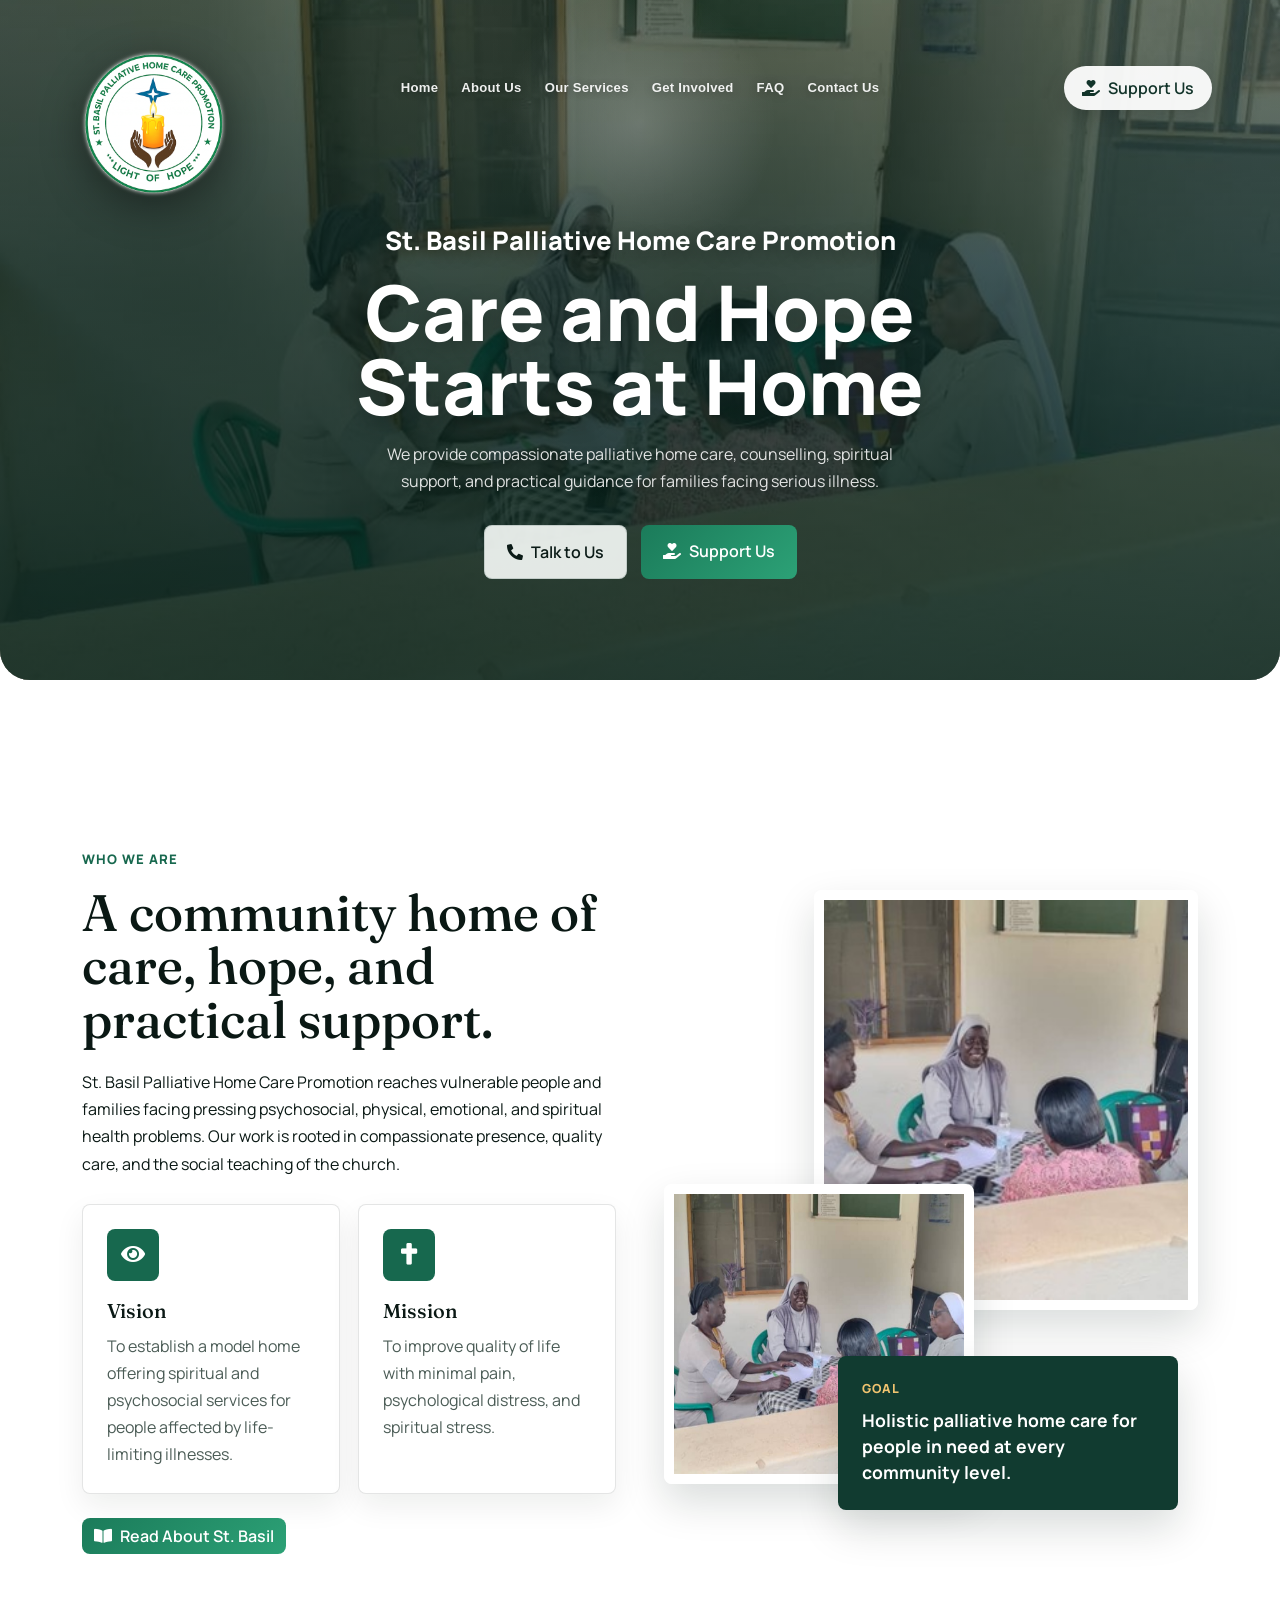
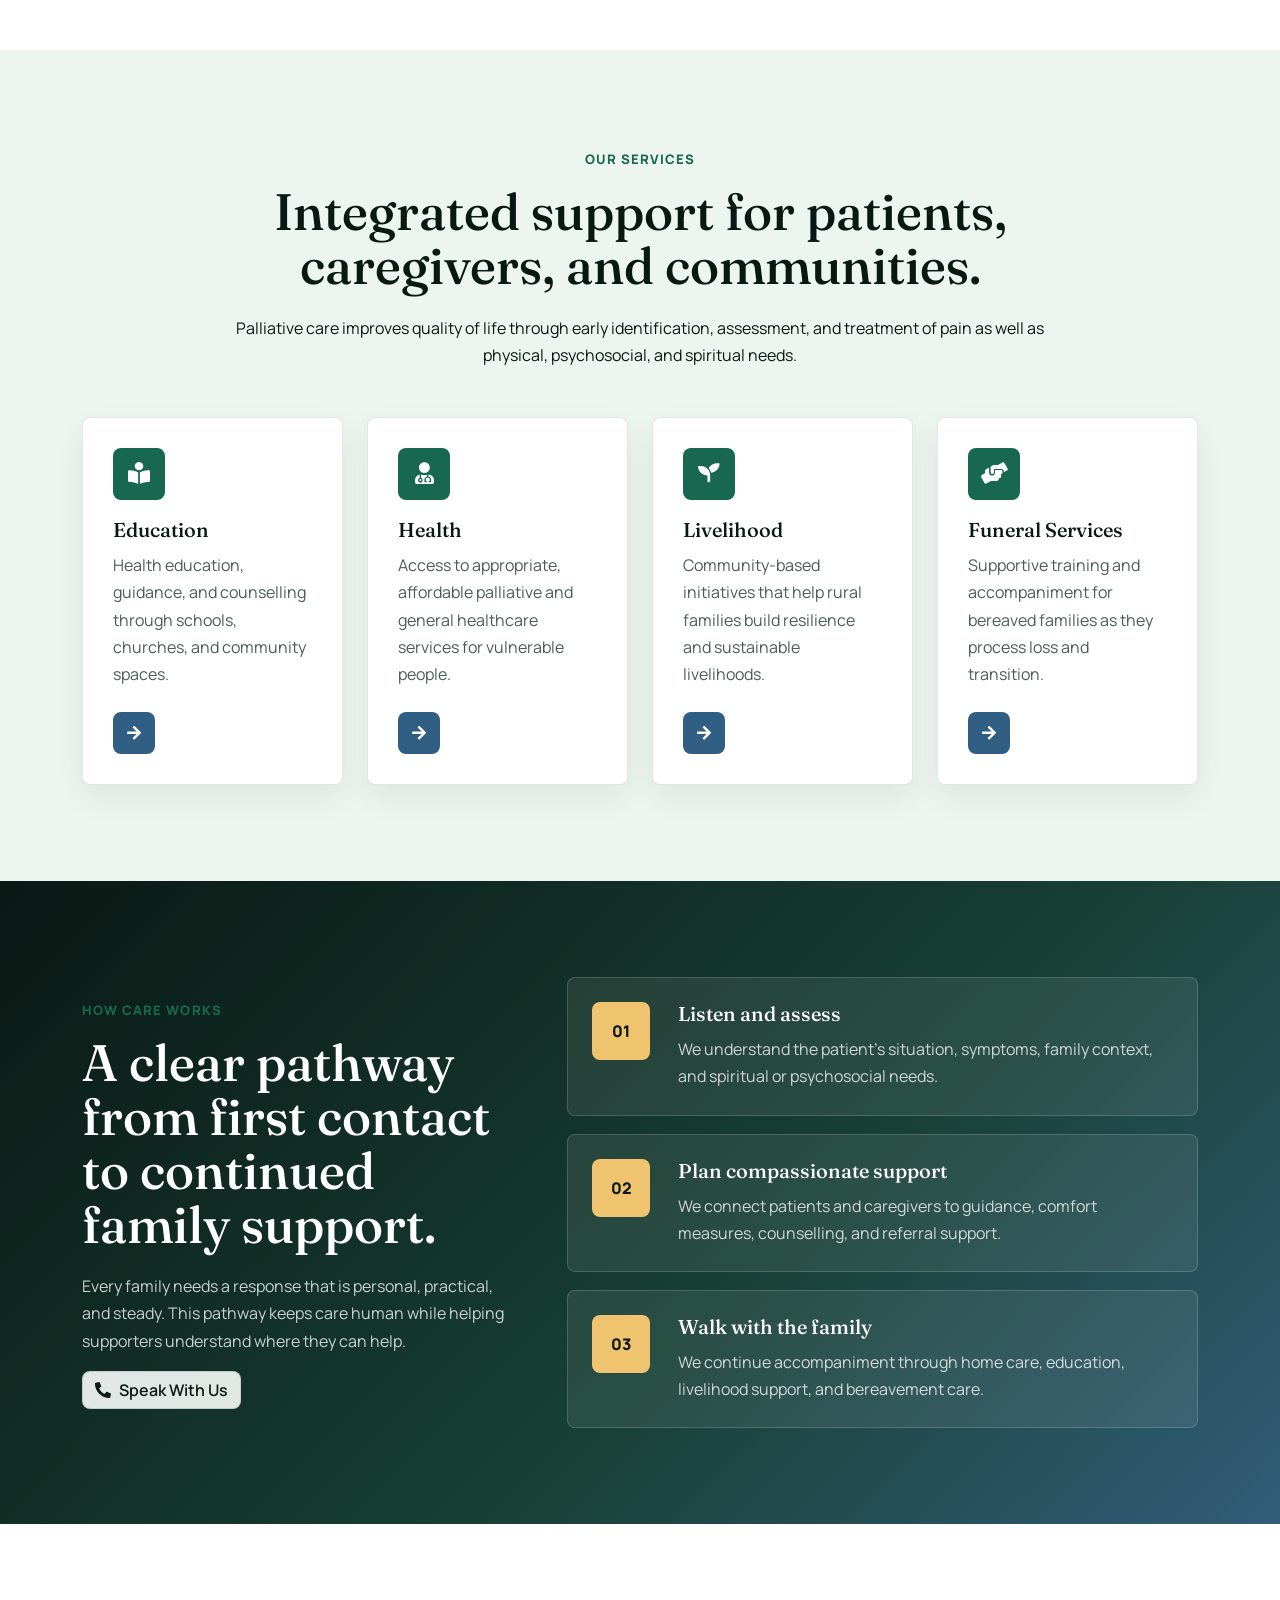
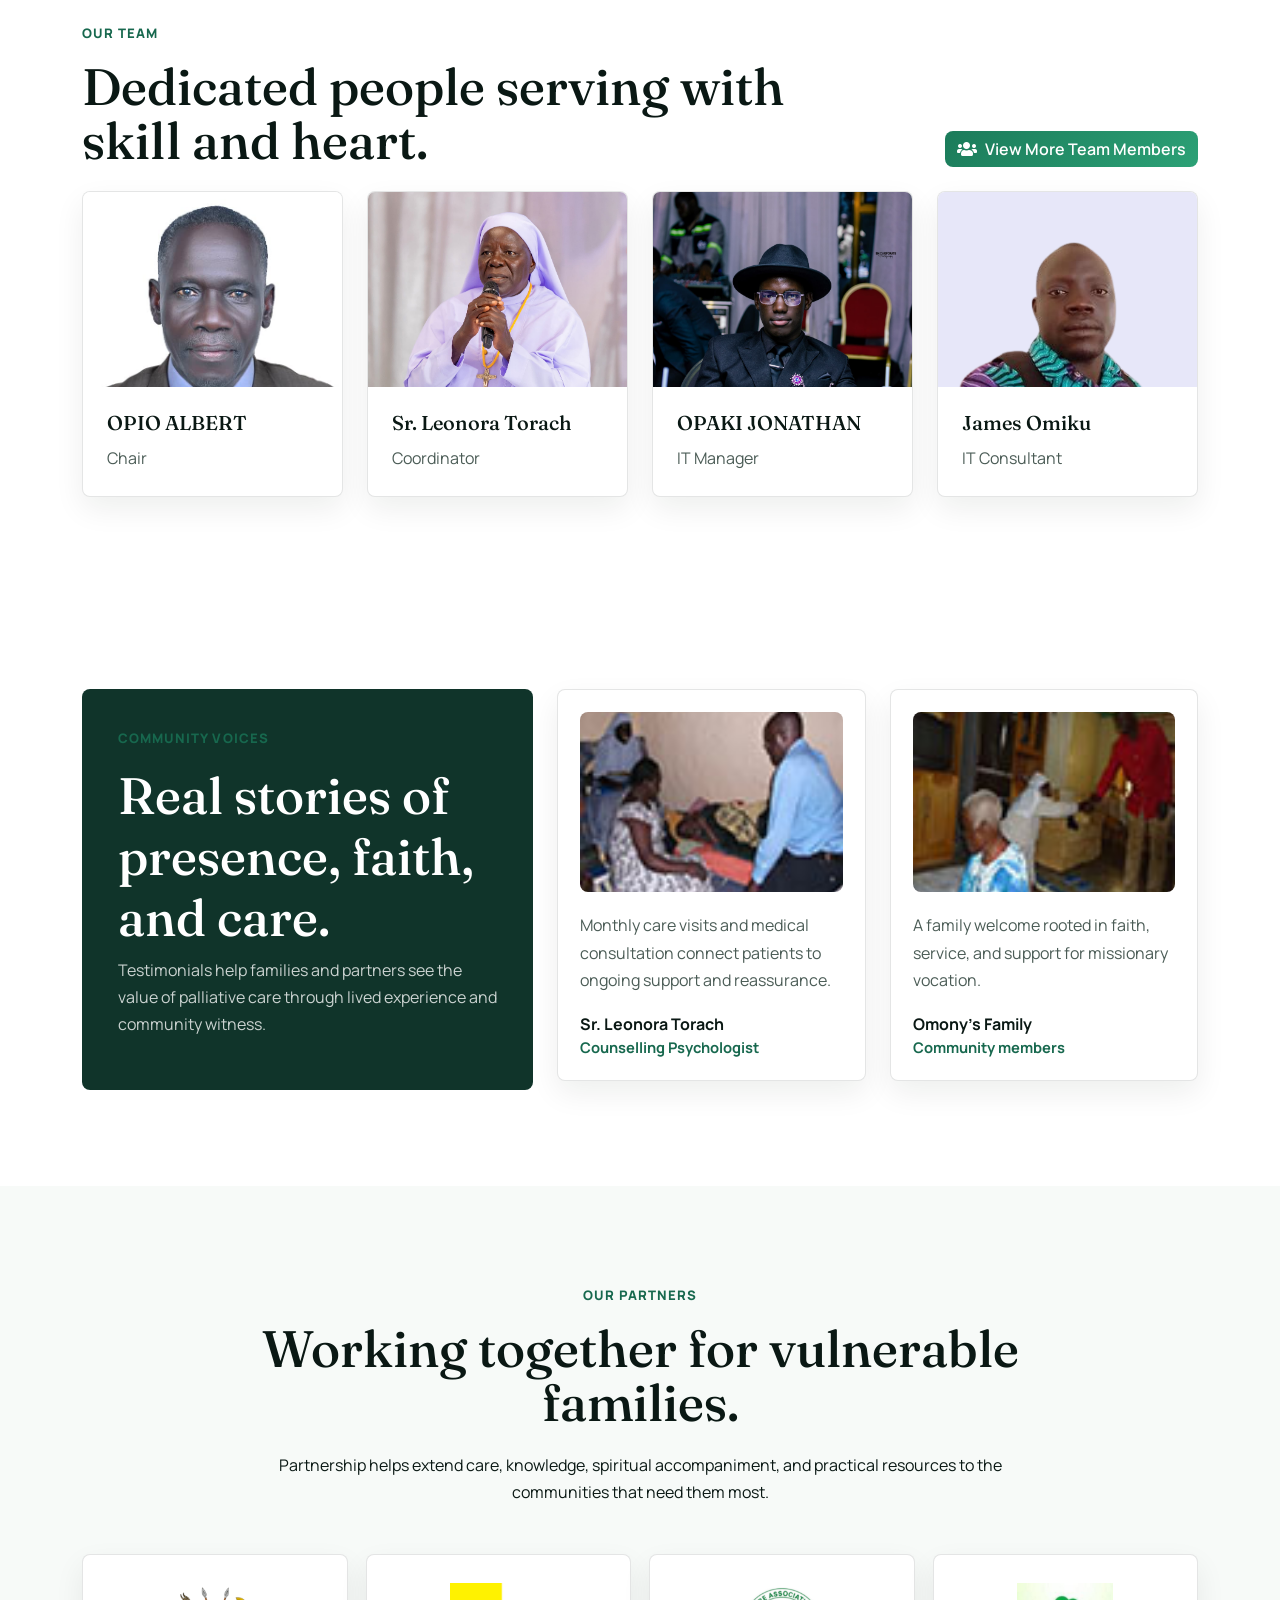
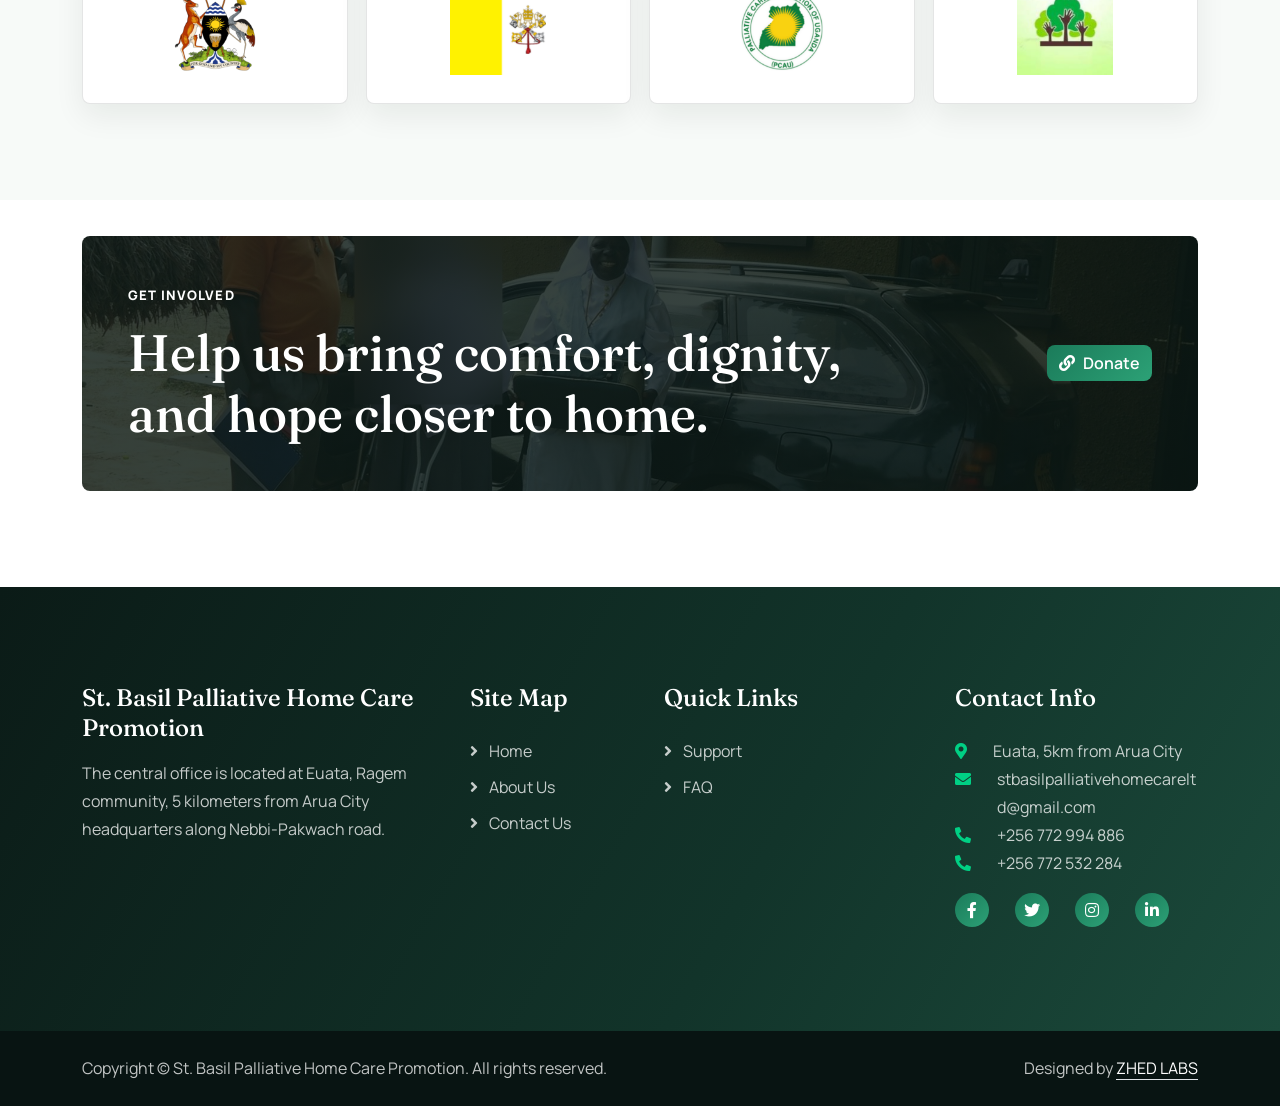
==== public_html/index.html @ 2851a65b "Initial St Basil website" ====
<!DOCTYPE html>
<html lang="en">

<head>
    <meta charset="utf-8">
    <title>St. Basil Palliative Home Care Promotion</title>
    <meta content="width=device-width, initial-scale=1.0" name="viewport">
    <meta name="keywords" content="St. Basil, palliative care, home care, Arua, Uganda, community health, psychosocial support">
    <meta name="description" content="St. Basil Palliative Home Care Promotion provides holistic palliative home care, psychosocial support, spiritual care, education, and livelihood support for vulnerable communities in Arua and beyond.">
    <link href="img/official-logo.png" rel="icon">

    <link rel="preconnect" href="https://fonts.googleapis.com">
    <link rel="preconnect" href="https://fonts.gstatic.com" crossorigin>
    <link href="https://fonts.googleapis.com/css2?family=Fraunces:opsz,wght@9..144,500;9..144,700;9..144,800&family=Manrope:wght@400;500;600;700;800&display=swap" rel="stylesheet">
    <link rel="stylesheet" href="https://use.fontawesome.com/releases/v5.15.4/css/all.css">
    <link href="https://cdn.jsdelivr.net/npm/bootstrap-icons@1.4.1/font/bootstrap-icons.css" rel="stylesheet">

    <link rel="stylesheet" href="lib/animate/animate.min.css">
    <link href="lib/lightbox/css/lightbox.min.css" rel="stylesheet">
    <link href="lib/owlcarousel/assets/owl.carousel.min.css" rel="stylesheet">
    <link href="css/bootstrap.min.css" rel="stylesheet">
    <link href="css/style.css" rel="stylesheet">
</head>

<body class="home-upgrade">
    <div class="container-fluid topbar bg-light px-4 px-lg-5 d-none d-lg-block">
        <div class="row gx-0 align-items-center">
            <div class="col-lg-8 text-center text-lg-start mb-2 mb-lg-0">
                <div class="d-flex flex-wrap">
                    <a href="contact.html" class="text-muted small me-4"><i class="fas fa-map-marker-alt text-primary me-2"></i>Euata, Ragem Community</a>
                    <a href="tel:+256772994886" class="text-muted small me-4"><i class="fas fa-phone-alt text-primary me-2"></i>+256 772 994 886 / +256 772 532 284</a>
                    <a href="mailto:stbasilpalliativehomecareltd@gmail.com" class="text-muted small me-0"><i class="fas fa-envelope text-primary me-2"></i>stbasilpalliativehomecareltd@gmail.com</a>
                </div>
            </div>
            <div class="col-lg-4 text-center text-lg-end">
                <span class="topbar-note"><i class="fas fa-heart text-primary me-2"></i>Patience and perseverance pays.</span>
            </div>
        </div>
    </div>

    <div class="container-fluid position-relative p-0">
        <nav class="navbar navbar-expand-lg navbar-light px-4 px-lg-5 py-3 py-lg-0">
            <a href="index.html" class="navbar-brand p-0">
                <img src="img/official-logo.png" alt="St. Basil Palliative Home Care Promotion logo">
            </a>
            <button class="navbar-toggler" type="button" data-bs-toggle="collapse" data-bs-target="#navbarCollapse" aria-controls="navbarCollapse" aria-expanded="false" aria-label="Toggle navigation">
                <span class="fa fa-bars"></span>
            </button>
            <div class="collapse navbar-collapse" id="navbarCollapse">
                <div class="navbar-nav ms-auto py-0">
                        <a href="index.html" class="nav-item nav-link">Home</a>
                        <a href="About-Us.html" class="nav-item nav-link">About Us</a>
                        <a href="Services.html" class="nav-item nav-link">Our Services</a>
                        <a href="Get-Involved.html" class="nav-item nav-link">Get Involved</a>
                        <a href="Faq.html" class="nav-item nav-link">FAQ</a>
                        <a href="contact.html" class="nav-item nav-link">Contact Us</a>
                    </div>
                    <a href="Donate.html" class="btn btn-primary py-2 px-4 my-3 my-lg-0 flex-shrink-0"><i class="fas fa-hand-holding-heart me-2"></i>Support Us</a>
            </div>
        </nav>
    </div>

    <header class="modern-hero">
        <div class="hero-media" aria-hidden="true">
            <img src="img/Basil.jpg" alt="">
        </div>
        <div class="hero-overlay" aria-hidden="true"></div>
        <div class="container position-relative">
            <div class="row justify-content-center">
                <div class="col-lg-9 text-center">
                    <p class="hero-brand-name">St. Basil Palliative Home Care Promotion</p>
                    <h1>Care and Hope Starts at Home</h1>
                    <p class="hero-lead mx-auto">We provide compassionate palliative home care, counselling, spiritual support, and practical guidance for families facing serious illness.</p>
                    <div class="hero-actions">
                        <a href="contact.html" class="btn btn-light btn-lg"><i class="fas fa-phone-alt me-2"></i>Talk to Us</a>
                        <a href="Donate.html" class="btn btn-primary btn-lg"><i class="fas fa-hand-holding-heart me-2"></i>Support Us</a>
                    </div>
                </div>
            </div>
        </div>
    </header>

    <main>
        <section class="mission-section">
            <div class="container">
                <div class="row align-items-center g-5">
                    <div class="col-lg-6 wow fadeInLeft" data-wow-delay="0.1s">
                        <span class="section-kicker">Who we are</span>
                        <h2 class="section-title">A community home of care, hope, and practical support.</h2>
                        <p>St. Basil Palliative Home Care Promotion reaches vulnerable people and families facing pressing psychosocial, physical, emotional, and spiritual health problems. Our work is rooted in compassionate presence, quality care, and the social teaching of the church.</p>
                        <div class="mission-grid">
                            <div>
                                <i class="fas fa-eye"></i>
                                <h3>Vision</h3>
                                <p>To establish a model home offering spiritual and psychosocial services for people affected by life-limiting illnesses.</p>
                            </div>
                            <div>
                                <i class="fas fa-cross"></i>
                                <h3>Mission</h3>
                                <p>To improve quality of life with minimal pain, psychological distress, and spiritual stress.</p>
                            </div>
                        </div>
                        <a href="About-Us.html" class="btn btn-primary mt-4"><i class="fas fa-book-open me-2"></i>Read About St. Basil</a>
                    </div>
                    <div class="col-lg-6 wow fadeInRight" data-wow-delay="0.2s">
                        <div class="image-composition">
                            <img class="image-primary" src="img/Basil-about.jpg" alt="Community palliative care support">
                            <img class="image-secondary" src="img/BPH.jpg" alt="St. Basil care center">
                            <div class="care-badge">
                                <span>Goal</span>
                                <strong>Holistic palliative home care for people in need at every community level.</strong>
                            </div>
                        </div>
                    </div>
                </div>
            </div>
        </section>

        <section class="services-section">
            <div class="container">
                <div class="section-heading text-center mx-auto">
                    <span class="section-kicker">Our services</span>
                    <h2 class="section-title">Integrated support for patients, caregivers, and communities.</h2>
                    <p>Palliative care improves quality of life through early identification, assessment, and treatment of pain as well as physical, psychosocial, and spiritual needs.</p>
                </div>
                <div class="row g-4">
                    <div class="col-md-6 col-xl-3 wow fadeInUp" data-wow-delay="0.1s">
                        <article class="service-card">
                            <i class="fas fa-book-reader"></i>
                            <h3>Education</h3>
                            <p>Health education, guidance, and counselling through schools, churches, and community spaces.</p>
                            <a href="Education.html" aria-label="Learn more about education"><i class="fas fa-arrow-right"></i></a>
                        </article>
                    </div>
                    <div class="col-md-6 col-xl-3 wow fadeInUp" data-wow-delay="0.2s">
                        <article class="service-card">
                            <i class="fas fa-user-md"></i>
                            <h3>Health</h3>
                            <p>Access to appropriate, affordable palliative and general healthcare services for vulnerable people.</p>
                            <a href="Health.html" aria-label="Learn more about health"><i class="fas fa-arrow-right"></i></a>
                        </article>
                    </div>
                    <div class="col-md-6 col-xl-3 wow fadeInUp" data-wow-delay="0.3s">
                        <article class="service-card">
                            <i class="fas fa-seedling"></i>
                            <h3>Livelihood</h3>
                            <p>Community-based initiatives that help rural families build resilience and sustainable livelihoods.</p>
                            <a href="Livelihood.html" aria-label="Learn more about livelihood"><i class="fas fa-arrow-right"></i></a>
                        </article>
                    </div>
                    <div class="col-md-6 col-xl-3 wow fadeInUp" data-wow-delay="0.4s">
                        <article class="service-card">
                            <i class="fas fa-hands-helping"></i>
                            <h3>Funeral Services</h3>
                            <p>Supportive training and accompaniment for bereaved families as they process loss and transition.</p>
                            <a href="Funeral-Services.html" aria-label="Learn more about funeral services"><i class="fas fa-arrow-right"></i></a>
                        </article>
                    </div>
                </div>
            </div>
        </section>

        <section class="pathway-section">
            <div class="container">
                <div class="row align-items-center g-5">
                    <div class="col-lg-5">
                        <span class="section-kicker">How care works</span>
                        <h2 class="section-title">A clear pathway from first contact to continued family support.</h2>
                        <p>Every family needs a response that is personal, practical, and steady. This pathway keeps care human while helping supporters understand where they can help.</p>
                        <a href="contact.html" class="btn btn-light"><i class="fas fa-phone-alt me-2"></i>Speak With Us</a>
                    </div>
                    <div class="col-lg-7">
                        <div class="care-steps">
                            <div class="care-step">
                                <span>01</span>
                                <div>
                                    <h3>Listen and assess</h3>
                                    <p>We understand the patient's situation, symptoms, family context, and spiritual or psychosocial needs.</p>
                                </div>
                            </div>
                            <div class="care-step">
                                <span>02</span>
                                <div>
                                    <h3>Plan compassionate support</h3>
                                    <p>We connect patients and caregivers to guidance, comfort measures, counselling, and referral support.</p>
                                </div>
                            </div>
                            <div class="care-step">
                                <span>03</span>
                                <div>
                                    <h3>Walk with the family</h3>
                                    <p>We continue accompaniment through home care, education, livelihood support, and bereavement care.</p>
                                </div>
                            </div>
                        </div>
                    </div>
                </div>
            </div>
        </section>

        <section class="team-preview">
            <div class="container">
                <div class="row align-items-end mb-4 g-4">
                    <div class="col-lg-8">
                        <span class="section-kicker">Our team</span>
                        <h2 class="section-title mb-0">Dedicated people serving with skill and heart.</h2>
                    </div>
                    <div class="col-lg-4 text-lg-end">
                        <a href="team.html" class="btn btn-primary"><i class="fas fa-users me-2"></i>View More Team Members</a>
                    </div>
                </div>
                <div class="row g-4 justify-content-center">
                    <div class="col-md-6 col-lg-3">
                        <article class="person-card">
                            <img src="img/opio-albert.jpg" alt="OPIO ALBERT">
                            <div>
                                <h3>OPIO ALBERT</h3>
                                <p>Chair</p>
                            </div>
                        </article>
                    </div>
                    <div class="col-md-6 col-lg-3">
                        <article class="person-card">
                            <img src="img/sr-leonora-torach.jpg" alt="Sr. Leonora Torach">
                            <div>
                                <h3>Sr. Leonora Torach</h3>
                                <p>Coordinator</p>
                            </div>
                        </article>
                    </div>
                    <div class="col-md-6 col-lg-3">
                        <article class="person-card">
                            <img src="img/opaki-jonathan.jpg" alt="OPAKI JONATHAN">
                            <div>
                                <h3>OPAKI JONATHAN</h3>
                                <p>IT Manager</p>
                            </div>
                        </article>
                    </div>
                    <div class="col-md-6 col-lg-3">
                        <article class="person-card">
                            <img src="img/Jam.png" alt="James Omiku">
                            <div>
                                <h3>James Omiku</h3>
                                <p>IT Consultant</p>
                            </div>
                        </article>
                    </div>
                </div>
            </div>
        </section>

        <section class="story-section">
            <div class="container">
                <div class="row g-4 align-items-stretch">
                    <div class="col-lg-5">
                        <div class="story-intro">
                            <span class="section-kicker">Community voices</span>
                            <h2>Real stories of presence, faith, and care.</h2>
                            <p>Testimonials help families and partners see the value of palliative care through lived experience and community witness.</p>
                        </div>
                    </div>
                    <div class="col-lg-7">
                        <div class="row g-4">
                            <div class="col-md-6">
                                <article class="quote-card">
                                    <img src="img/testimonial-1c.jpg" alt="Palliative care providers visiting clients">
                                    <p>Monthly care visits and medical consultation connect patients to ongoing support and reassurance.</p>
                                    <strong>Sr. Leonora Torach</strong>
                                    <span>Counselling Psychologist</span>
                                </article>
                            </div>
                            <div class="col-md-6">
                                <article class="quote-card">
                                    <img src="img/testimonial-3a.jpg" alt="Omony's family">
                                    <p>A family welcome rooted in faith, service, and support for missionary vocation.</p>
                                    <strong>Omony's Family</strong>
                                    <span>Community members</span>
                                </article>
                            </div>
                        </div>
                    </div>
                </div>
            </div>
        </section>

        <section class="partners-section">
            <div class="container">
                <div class="section-heading text-center mx-auto">
                    <span class="section-kicker">Our partners</span>
                    <h2 class="section-title">Working together for vulnerable families.</h2>
                    <p>Partnership helps extend care, knowledge, spiritual accompaniment, and practical resources to the communities that need them most.</p>
                </div>
                <div class="partner-grid">
                    <a href="contact.html" class="partner-logo" aria-label="Government of Uganda partner">
                        <img src="img/Coat1.png" alt="Government of Uganda">
                    </a>
                    <a href="https://www.vatican.va/content/vatican/it.html" class="partner-logo" target="_blank" rel="noopener" aria-label="Vatican partner">
                        <img src="img/Vatican.png" alt="Vatican">
                    </a>
                    <a href="https://pcauganda.org/" class="partner-logo" target="_blank" rel="noopener" aria-label="Palliative Care Association of Uganda partner">
                        <img src="img/PCAU.png" alt="Palliative Care Association of Uganda">
                    </a>
                    <a href="https://www.lifeandtreessustainabilityinitiative.org/" class="partner-logo" target="_blank" rel="noopener" aria-label="Life and Trees Sustainability Initiative partner">
                        <img src="img/tree.jpg" alt="Life and Trees Sustainability Initiative">
                    </a>
                </div>
            </div>
        </section>

        <section class="cta-section">
            <div class="container">
                <div class="cta-panel">
                    <div>
                        <span class="section-kicker text-white">Get involved</span>
                        <h2>Help us bring comfort, dignity, and hope closer to home.</h2>
                    </div>
                    <div class="cta-actions">
<a href="Donate.html" class="btn btn-primary"><i class="fas fa-link me-2"></i>Donate</a>
                    </div>
                </div>
            </div>
        </section>
    </main>

    <footer class="container-fluid footer py-5 wow fadeIn" data-wow-delay="0.2s">
        <div class="container py-5 border-start-0 border-end-0">
            <div class="row g-5">
                <div class="col-md-6 col-lg-6 col-xl-4">
                    <div class="footer-item">
                        <a href="index.html" class="p-0">
                            <h4 class="text-white">St. Basil Palliative Home Care Promotion</h4>
                        </a>
                        <p class="mb-4">The central office is located at Euata, Ragem community, 5 kilometers from Arua City headquarters along Nebbi-Pakwach road.</p>
                    </div>
                </div>
                <div class="col-md-6 col-lg-6 col-xl-2">
                    <div class="footer-item">
                        <h4 class="text-white mb-4">Site Map</h4>
                        <a href="index.html"><i class="fas fa-angle-right me-2"></i> Home</a>
                        <a href="About-Us.html"><i class="fas fa-angle-right me-2"></i> About Us</a>
<a href="contact.html"><i class="fas fa-angle-right me-2"></i> Contact Us</a>
                    </div>
                </div>
                <div class="col-md-6 col-lg-6 col-xl-3">
                    <div class="footer-item">
                        <h4 class="text-white mb-4">Quick Links</h4>
<a href="Donate.html"><i class="fas fa-angle-right me-2"></i> Support</a>
                        <a href="Faq.html"><i class="fas fa-angle-right me-2"></i> FAQ</a>
</div>
                </div>
                <div class="col-md-6 col-lg-6 col-xl-3">
                    <div class="footer-item">
                        <h4 class="text-white mb-4">Contact Info</h4>
                        <div class="d-flex align-items-center">
                            <i class="fas fa-map-marker-alt text-primary me-3"></i>
                            <p class="text-white mb-0">Euata, 5km from Arua City</p>
                        </div>
                        <div class="d-flex align-items-center">
                            <i class="fas fa-envelope text-primary me-3"></i>
                            <p class="text-white mb-0">stbasilpalliativehomecareltd@gmail.com</p>
                        </div>
                        <div class="d-flex align-items-center">
                            <i class="fa fa-phone-alt text-primary me-3"></i>
                            <p class="text-white mb-0">+256 772 994 886</p>
                        </div>
                        <div class="d-flex align-items-center">
                            <i class="fa fa-phone-alt text-primary me-3"></i>
                            <p class="text-white mb-0">+256 772 532 284</p>
                        </div>
                        <div class="d-flex mt-3">
                            <a class="btn btn-primary btn-sm-square rounded-circle me-3" href="#" aria-label="Facebook"><i class="fab fa-facebook-f text-white"></i></a>
                            <a class="btn btn-primary btn-sm-square rounded-circle me-3" href="#" aria-label="Twitter"><i class="fab fa-twitter text-white"></i></a>
                            <a class="btn btn-primary btn-sm-square rounded-circle me-3" href="#" aria-label="Instagram"><i class="fab fa-instagram text-white"></i></a>
                            <a class="btn btn-primary btn-sm-square rounded-circle me-0" href="#" aria-label="LinkedIn"><i class="fab fa-linkedin-in text-white"></i></a>
                        </div>
                    </div>
                </div>
            </div>
        </div>
    </footer>

    <div class="container-fluid copyright py-4">
        <div class="container">
            <div class="row g-4 align-items-center">
                <div class="col-md-6 text-center text-md-start mb-md-0">
                    <p class="mb-0">Copyright &copy; St. Basil Palliative Home Care Promotion. All rights reserved.</p>
                </div>
                <div class="col-md-6 text-center text-md-end text-body">
                    Designed by <a class="border-bottom text-white" href="#" target="_blank" rel="noopener">ZHED LABS</a>
                </div>
            </div>
        </div>
    </div>

    <a href="#" class="btn btn-primary btn-lg-square rounded-circle back-to-top" aria-label="Back to top"><i class="fa fa-arrow-up"></i></a>

    <script src="https://ajax.googleapis.com/ajax/libs/jquery/3.6.4/jquery.min.js"></script>
    <script src="https://cdn.jsdelivr.net/npm/bootstrap@5.0.0/dist/js/bootstrap.bundle.min.js"></script>
    <script src="lib/wow/wow.min.js"></script>
    <script src="lib/easing/easing.min.js"></script>
    <script src="lib/waypoints/waypoints.min.js"></script>
    <script src="lib/counterup/counterup.min.js"></script>
    <script src="lib/lightbox/js/lightbox.min.js"></script>
    <script src="lib/owlcarousel/owl.carousel.min.js"></script>
    <script src="js/main.js"></script>
</body>

</html>
---- public_html/css/style.css ----
/*** Spinner Start ***/
/*** Spinner ***/
#spinner {
    opacity: 0;
    visibility: hidden;
    transition: opacity .5s ease-out, visibility 0s linear .5s;
    z-index: 99999;
}

#spinner.show {
    transition: opacity .5s ease-out, visibility 0s linear 0s;
    visibility: visible;
    opacity: 1;
}
/*** Spinner End ***/

.back-to-top {
    position: fixed;
    right: 30px;
    bottom: 30px;
    transition: 0.5s;
    z-index: 99;
}

/*** Button Start ***/
.btn {
    font-weight: 600;
    transition: .5s;
}

.btn-square {
    width: 32px;
    height: 32px;
}

.btn-sm-square {
    width: 34px;
    height: 34px;
}

.btn-md-square {
    width: 44px;
    height: 44px;
}

.btn-lg-square {
    width: 56px;
    height: 56px;
}

.btn-xl-square {
    width: 66px;
    height: 66px;
}

.btn-square,
.btn-sm-square,
.btn-md-square,
.btn-lg-square,
.btn-xl-square {
    padding: 0;
    display: flex;
    align-items: center;
    justify-content: center;
    font-weight: normal;
}

.btn.btn-primary {
    color: var(--bs-white);
    border: none;
}

.btn.btn-primary:hover {
    background: var(--bs-dark);
    color: var(--bs-primary);
}

.btn.btn-light {
    color: var(--bs-primary);
    border: none;
}

.btn.btn-light:hover {
    color: var(--bs-white);
    background: var(--bs-primary);
}


/*** Topbar Start ***/
.topbar .dropdown-toggle::after {
    border: none;
    content: "\f107";
    font-family: "Font Awesome 5 Free";
    font-weight: 600;
    vertical-align: middle;
    margin-left: 8px;
    color: var(--bs-primary);
}

.topbar .dropdown .dropdown-menu a:hover {
    background: var(--bs-primary);
    color: var(--bs-white);
}

.topbar .dropdown .dropdown-menu {
    transform: rotateX(0deg);
    visibility: visible;
    background: var(--bs-light);
    padding-top: 11px;
    border: 0;
    transition: .5s;
    opacity: 1;
}

/*** Topbar End ***/



/*** Navbar ***/
.navbar-light .navbar-nav .nav-link {
    font-family: 'Roboto', sans-serif;
    position: relative;
    margin-right: 25px;
    padding: 35px 0;
    color: var(--bs-white);
    font-size: 17px;
    font-weight: 400;
    outline: none;
    transition: .5s;
}

.sticky-top.navbar-light .navbar-nav .nav-link,
.sticky-top.navbar-light .navbar-nav .nav-item .nav-link {
    padding: 20px 0;
    color: var(--bs-dark);
}

.navbar-light .navbar-nav .nav-item .nav-link {
    color: var(--bs-white);
}

.navbar-light .navbar-nav .nav-link:hover,
.navbar-light .navbar-nav .nav-link.active,
.navbar-light .navbar-nav .nav-item .nav-link:hover,
.navbar-light .navbar-nav .nav-item .nav-link.active  {
    color: var(--bs-primary);
}

.navbar-light .navbar-brand img {
    max-height: 118px;
    transition: .5s;
    width: auto;
    object-fit: contain;
    border-radius: 0;
    background: transparent;
}

.sticky-top.navbar-light .navbar-brand img {
    max-height: 86px;
}

.navbar .dropdown-toggle::after {
    border: none;
    content: "\f107";
    font-family: "Font Awesome 5 Free";
    font-weight: 600;
    vertical-align: middle;
    margin-left: 8px;
}

.dropdown .dropdown-menu a:hover {
    background: var(--bs-primary);
    color: var(--bs-white);
}

.navbar .nav-item:hover .dropdown-menu {
    transform: rotateX(0deg);
    visibility: visible;
    background: var(--bs-light);
    transition: .5s;
    opacity: 1;
}

@media (max-width: 991.98px) {
    .sticky-top.navbar-light {
        position: relative;
        background: var(--bs-white);
    }

    .navbar.navbar-expand-lg .navbar-toggler {
        padding: 10px 20px;
        border: 1px solid var(--bs-primary);
        color: var(--bs-primary);
    }

    .navbar-light .navbar-collapse {
        margin-top: 15px;
        border-top: 1px solid #DDDDDD;
    }

    .navbar-light .navbar-nav .nav-link,
    .sticky-top.navbar-light .navbar-nav .nav-link {
        padding: 10px 0;
        margin-left: 0;
        color: var(--bs-dark);
    }

    .navbar-light .navbar-nav .nav-item .nav-link {
        color: var(--bs-dark);
    }

    .navbar-light .navbar-brand img {
        max-height: 82px;
    }
}

@media (min-width: 992px) {
    .navbar .nav-item .dropdown-menu {
        display: block;
        visibility: hidden;
        top: 100%;
        transform: rotateX(-75deg);
        transform-origin: 0% 0%;
        border: 0;
        border-radius: 10px;
        transition: .5s;
        opacity: 0;
    }

    .navbar-light {
        position: absolute;
        width: 100%;
        top: 0;
        left: 0;
        border-bottom: 1px solid rgba(255, 255, 255, .1);
        z-index: 999;
    }
    
    .sticky-top.navbar-light {
        position: fixed;
        background: var(--bs-light);
    }

    .navbar-light .navbar-nav .nav-link::before {
        position: absolute;
        content: "";
        width: 0;
        height: 2px;
        bottom: -1px;
        left: 50%;
        background: var(--bs-primary);
        transition: .5s;
    }

    .navbar-light .navbar-nav .nav-link:hover::before,
    .navbar-light .navbar-nav .nav-link.active::before {
        width: calc(100% - 2px);
        left: 1px;
    }

    .navbar-light .navbar-nav .nav-link::after {
        position: absolute;
        content: "";
        width: 0;
        height: 0;
        bottom: -1px;
        left: 50%;
        background: var(--bs-primary);
        transition: .5s;
    }

    .navbar-light .navbar-nav .nav-link:hover::after,
    .navbar-light .navbar-nav .nav-link.active::after {
        width: 2px;
        height: 12px;
    }
}
/*** Navbar End ***/

/*** Carousel Hero Header Start ***/
.header-carousel .header-carousel-item img {
    object-fit: cover;
}

.header-carousel .header-carousel-item,
.header-carousel .header-carousel-item img {
        height: 700px;
}


.header-carousel .owl-nav .owl-prev,
.header-carousel .owl-nav .owl-next {
    position: absolute;
    width: 60px;
    height: 60px;
    border-radius: 60px;
    background: var(--bs-primary);
    color: var(--bs-white);
    font-size: 26px;
    display: flex;
    align-items: center;
    justify-content: center;
    transition: 0.5s;
}

.header-carousel .owl-nav .owl-prev {
    bottom: 30px;
    left: 30px;
    margin-left: 90px;
}
.header-carousel .owl-nav .owl-next {
    bottom: 30px;
    left: 30px;
}

.header-carousel .owl-nav .owl-prev:hover,
.header-carousel .owl-nav .owl-next:hover {
    box-shadow: inset 0 0 100px 0 var(--bs-light);
    color: var(--bs-primary);
}


.header-carousel .header-carousel-item .carousel-caption {
    position: absolute;
    width: 100%;
    height: 100%;
    left: 0;
    bottom: 0;
    padding-top: 120px;
    background: rgba(0, 0, 0, .4);
    display: flex;
    align-items: center;
}

@media (max-width: 991px) {
    .header-carousel .header-carousel-item .carousel-caption {
        padding-top: 45px;
    }
}

@media (max-width: 767px) {
    .header-carousel .owl-nav .owl-prev {
        left: 50%;
        transform: translateX(-50%);
        margin-left: -45px;
    }


    .header-carousel .owl-nav .owl-next {
        left: 50%;
        transform: translateX(-50%);
        margin-left: 45px;
    }
}


.header-carousel .header-carousel-item img {
    animation-name: image-zoom;
    animation-duration: 10s;
    animation-delay: 1s;
    animation-iteration-count: infinite;
    animation-direction: alternate;
    transition: 1s;
}

@keyframes image-zoom {
    0%  {height: 100%; opacity: 0.9;}

    25% {height: 110%; opacity: 0.50;}

    50% {height: 115%; opacity: 1;}

    75% {height: 110%; opacity: 0.50;}

    100% {height: 100%; opacity: 0.9;}
}
/*** Carousel Hero Header End ***/


/*** Single Page Hero Header Start ***/
.bg-breadcrumb {
    position: relative;
    overflow: hidden;
    background: linear-gradient(rgba(0, 0, 0, 0.7), rgba(0, 0, 0, 0.7)), url(../img/about-5b.jpg);
    background-position: center center;
    background-repeat: no-repeat;
    background-size: cover;
    padding: 140px 0 60px 0;
    transition: 0.5s;
}

@media (min-width: 992px) {
    .bg-breadcrumb {
        padding: 140px 0 60px 0;
    }
}

@media (max-width: 991px) {
    .bg-breadcrumb {
        padding: 60px 0 60px 0;
    }
}

.bg-breadcrumb .breadcrumb {
    position: relative;
}

.bg-breadcrumb .breadcrumb .breadcrumb-item a {
    color: var(--bs-white);
}
/*** Single Page Hero Header End ***/


/*** Service Start ***/
.service .service-item {
    background: var(--bs-light);
    border-radius: 10px;
    transition: 0.5s;
}

.service .service-item:hover {
    box-shadow: 0 0 45px rgba(0, 0, 0, .2);
}

.service .service-item .service-img {
    position: relative;
    overflow: hidden;
    border-top-left-radius: 10px;
    border-top-right-radius: 10px;
    transition: 0.5s;
}

.service .service-item .service-img img {
    transition: 0.5s;
}

.service .service-item:hover .service-img img {
    transform: scale(1.2);
}
/*** Service End ***/


/*** Features Start ***/
.feature .feature-item {
    text-align: center;
    border-radius: 10px;
    background: var(--bs-light);
    border: 1px solid transparent;
    transition: 0.5s;
}

.feature .feature-item:hover {
    border: 1px solid var(--bs-primary);
}

.feature .feature-item .feature-icon {
    background: var(--bs-white);
    border-radius: 10px;
    display: inline-block;
}
/*** Features End ***/

/*** Offer Start ***/
.offer-section .nav a.accordion-link {
    width: 100%;
    border-radius: 10px;
    display: flex;
    background: var(--bs-white);
    transition: 0.5s;
}

.offer-section .nav a.accordion-link.active {
    color: var(--bs-white);
    background: var(--bs-primary);
}

.offer-section .nav a.accordion-link h5 {
    transition: 0.5s;
}

.offer-section .nav a.accordion-link.active h5 {
    color: var(--bs-white);
}
/*** Offer End ***/

/*** Blog Start ***/
.blog .blog-item {
    border-radius: 10px;
    background: var(--bs-white);
    box-shadow: inset 0 0 45px rgba(0, 0, 0, .1);
    transition: 0.5s;
}

.blog .blog-item a {
    transition: 0.5s;
}

.blog .blog-item:hover a:hover {
    color: var(--bs-primary);
}

.blog .blog-item .blog-img {
    border-radius: 10px;
    position: relative;
    overflow: hidden;
}

.blog .blog-item .blog-img img {
    transition: 0.5s;
}

.blog .blog-item:hover .blog-img img {
    transform: scale(1.2);
}

.blog .blog-item .blog-img::after {
    content: "";
    position: absolute;
    width: 100%;
    height: 100%;
    top: 0;
    left: 0;
    border-radius: 10px;
    background: rgba(0, 208, 132, 0.1);
    opacity: 0;
    transition: 0.5s;
    z-index: 1;
}

.blog .blog-item:hover .blog-img::after {
    opacity: 1;
}

.blog .blog-item .blog-img .blog-title {
    position: absolute;
    bottom: 25px;
    left: 25px;
    z-index: 5;
}

.blog .blog-item .blog-img .blog-title a {
    color: var(--bs-white);
    background: var(--bs-primary);
    transition: 0.5s;
}

.blog .blog-item:hover .blog-img .blog-title a:hover {
    color: var(--bs-dark);
}

.blog-carousel .owl-stage-outer {
    margin-top: 58px;
}

.blog .owl-nav .owl-prev {
    position: absolute;
    top: -58px;
    left: 0;
    background: var(--bs-primary);
    color: var(--bs-white);
    padding: 6px 35px;
    border-radius: 30px;
    transition: 0.5s;
}

.blog .owl-nav .owl-prev:hover {
    background: var(--bs-dark);
    color: var(--bs-primary);
}

.blog .owl-nav .owl-next {
    position: absolute;
    top: -58px;
    right: 0;
    background: var(--bs-primary);
    color: var(--bs-white);
    padding: 6px 35px;
    border-radius: 30px;
    transition: 0.5s;
}

.blog .owl-nav .owl-next:hover {
    background: var(--bs-dark);
    color: var(--bs-primary);
}
/*** Blog End ***/


/*** FAQs Start ***/
.faq-section .accordion .accordion-item .accordion-header .accordion-button {
    color: var(--bs-secondary);
}

.faq-section .accordion .accordion-item .accordion-header .accordion-button.collapsed {
    color: var(--bs-dark);
}
/*** FAQs End ***/

/*** Team Start ***/
.team .team-item {
    position: relative;
    padding: 0 25px 25px 25px;
    border-radius: 10px;
    transition: 0.5s;
}

.team .team-item::before {
    content: "";
    position: absolute;
    width: 100%;
    height: 100%;
    bottom: 0;
    left: 0;
    background: var(--bs-light);
    border-radius: 10px;
    transition: 0.5s;
    z-index: -1;
}

.team .team-item:hover::before {
    height: 0;
}

.team .team-item::after {
    content: "";
    position: absolute;
    width: 100%;
    height: 0;
    bottom: 0;
    left: 0;
    border-radius: 10px;
    transition: 0.5s;
    z-index: -1;
}

.team .team-item:hover::after {
    height: 100%;
    background: var(--bs-primary);
}

.team .team-item .team-img {
    width: 100%; 
    height: 100%;
    border-radius: 100%;
    position: relative;
    margin-top: 50%;
    transform: translateY(-50%);
    margin-bottom: -50%;
    display: flex;
    justify-content: center;
    border: 4px solid var(--bs-primary);
    border-style: dotted;
    padding: 4px;
    background: var(--bs-white);
    transition: 0.5s;
}

.team .team-item:hover .team-img {
    border: 4px solid var(--bs-white);
    border-style: dotted;
    background: 0;
}

.team .team-item .team-img img {
    width: 100%;
    height: 100%;
    border-radius: 100%;
    aspect-ratio: 1 / 1;
    object-fit: cover;
    object-position: center top;
    transition: 0.5s;
}

.team .team-item .team-img img[src$="opaki-jonathan.jpg"] {
    object-position: center 38%;
}

.team .team-item .team-title {
    padding: 25px 0 25px 0;
    text-align: center;
}

.team .team-item .team-title h4,
.team .team-item .team-title p {
    transition: 0.5s;
}

.team .team-item:hover .team-title h4,
.team .team-item:hover .team-title p {
    color: var(--bs-white);
}

.team .team-item .team-icon {
    display: flex;
    justify-content: center;
}

.team .team-item .team-icon a {
    transition: 0.5s;
}

.team .team-item:hover .team-icon a {
    color: var(--bs-dark);
    background: var(--bs-white);
}

.team .team-item:hover .team-icon a:hover {
    color: var(--bs-primary);
    background: var(--bs-dark);
}
/*** Team End ***/

/*** Testimonial Start ***/
.testimonial .testimonial-item {
    position: relative;
    margin-bottom: 30px;
    padding: 0 25px 25px 25px;
}

.testimonial .testimonial-item::before {
    content: "";
    position: absolute;
    width: 100%;
    height: calc(100% - 50px);
    bottom: 0;
    left: 0;
    border-radius: 10px;
    background: var(--bs-light);
    z-index: -1;
}

.testimonial .testimonial-item .testimonial-img {
    display: flex;
    justify-content: center;
}

.testimonial .testimonial-item .testimonial-img img {
    width: 100px; 
    height: 100px;
    border-radius: 100px;
    border: 5px solid var(--bs-light);
    border-style: double;
    background: var(--bs-white);
}

.testimonial .testimonial-item .testimonial-text {
    padding: 25px 0;
    text-align: center;
}

.testimonial .testimonial-item .testimonial-title {
    display: flex;
    justify-content: space-between;
}

.testimonial .testimonial-item  .testimonial-quote-left {
    position: absolute;
    width: 60px; 
    height: 60px;
    top: 20px;
    left: 25px;
    border-radius: 60px;
    color: var(--bs-primary);
    background: var(--bs-white);
    display: flex;
    align-items: center;
    justify-content: center;
}

.testimonial .testimonial-item  .testimonial-quote-right {
    position: absolute;
    width: 60px; 
    height: 60px;
    bottom: -30px;
    right: 25px;
    margin-top: -5px;
    border-radius: 60px;
    color: var(--bs-primary);
    background: var(--bs-white);
    display: flex;
    align-items: center;
    justify-content: center;
}

.testimonial-carousel .owl-stage-outer {
    margin-top: 58px;
    margin-right: -1px;
}

.testimonial .owl-nav .owl-prev {
    position: absolute;
    top: -58px;
    left: 0;
    background: var(--bs-primary);
    color: var(--bs-white);
    padding: 5px 30px;
    border-radius: 30px;
    transition: 0.5s;
}

.testimonial .owl-nav .owl-prev:hover {
    background: var(--bs-secondary);
    color: var(--bs-white);
}

.testimonial .owl-nav .owl-next {
    position: absolute;
    top: -58px;
    right: 0;
    background: var(--bs-primary);
    color: var(--bs-white);
    padding: 5px 30px;
    border-radius: 30px;
    transition: 0.5s;
}

.testimonial .owl-nav .owl-next:hover {
    background: var(--bs-secondary);
    color: var(--bs-white);
}

.testimonial-carousel .owl-dots {
    display: flex;
    justify-content: center;
}

.testimonial-carousel .owl-dots .owl-dot {
    width: 30px;
    height: 30px;
    border-radius: 30px;
    margin: 20px 10px 0 10px;
    background: var(--bs-primary);
    transition: 0.5s;
}

.testimonial-carousel .owl-dots .owl-dot.active {
    width: 30px;
    height: 30px;
    border-radius: 30px;
    background: var(--bs-secondary);
    transition: 0.5s;
}

.testimonial-carousel .owl-dots .owl-dot span {
    position: relative;
    margin-top: 50%;
    margin-left: 50%;
    transform: translate(-50%, -50%);
    display: flex;
    align-items: center;
    justify-content: center;
    text-align: center;
}

.testimonial-carousel .owl-dots .owl-dot.active span::after {
    background: var(--bs-primary);
}

.testimonial-carousel .owl-dots .owl-dot span::after {
    content: "";
    width: 15px;
    height: 15px;
    border-radius: 15px;
    position: absolute;
    top: 50%;
    left: 0;
    transform: translateY(-50%);
    display: flex;
    align-items: center;
    justify-content: center;
    text-align: center;
    background: var(--bs-white);
    transition: 0.5s;
}

/*** Testimonial End ***/

/*** Footer Start ***/
.footer {
    background: var(--bs-secondary);
}

.footer .footer-item {
    display: flex;
    flex-direction: column;
}

.footer .footer-item a {
    line-height: 35px;
    color: var(--bs-body);
    transition: 0.5s;
}

.footer .footer-item p {
    line-height: 35px;
}

.footer .footer-item a:hover {
    color: var(--bs-primary);
}

.footer .footer-item .footer-btn a,
.footer .footer-item .footer-btn a i {
    transition: 0.5s;
}

.footer .footer-item .footer-btn a:hover {
    background: var(--bs-white);
}

.footer .footer-item .footer-btn a:hover i {
    color: var(--bs-primary);
}
/*** Footer End ***/

/*** copyright Start ***/
.copyright {
    background: var(--bs-dark);
}
/*** copyright end ***/

/*** Modern Theme Upgrade ***/
:root {
    --font-sans: "Manrope", "Segoe UI", Tahoma, sans-serif;
    --font-serif: "Fraunces", "Georgia", "Times New Roman", serif;
    --brand-forest: #1b7b5a;
    --brand-forest-dark: #0d3a2c;
    --brand-gold: #d9a441;
    --brand-ink: #0b1b17;
    --brand-sand: #f4f8f5;
    --brand-shadow: 0 20px 45px rgba(11, 27, 23, 0.18);
    --brand-soft-shadow: 0 12px 25px rgba(11, 27, 23, 0.12);
}

:root {
    --bs-primary: var(--brand-forest);
    --bs-secondary: #10342a;
    --bs-dark: var(--brand-ink);
    --bs-light: var(--brand-sand);
    --bs-body-color: #142521;
    --bs-body-bg: #f6faf7;
}

html {
    scroll-behavior: smooth;
}

body {
    font-family: var(--font-sans);
    color: var(--bs-body-color);
    background:
        radial-gradient(1200px 600px at 10% -10%, rgba(217, 164, 65, 0.18), transparent 60%),
        radial-gradient(900px 500px at 90% 0%, rgba(27, 123, 90, 0.14), transparent 60%),
        linear-gradient(180deg, #f9fcfa 0%, #f2f7f4 40%, #f9fcfa 100%);
    letter-spacing: 0.01em;
    animation: page-fade 0.8s ease-out;
}

body::before {
    content: "";
    position: fixed;
    inset: 0;
    pointer-events: none;
    background-image:
        radial-gradient(circle at 20% 20%, rgba(27, 123, 90, 0.08) 0, transparent 40%),
        radial-gradient(circle at 80% 30%, rgba(217, 164, 65, 0.08) 0, transparent 45%);
    opacity: 0.7;
    z-index: -1;
}

@keyframes page-fade {
    from {
        opacity: 0;
        transform: translateY(6px);
    }
    to {
        opacity: 1;
        transform: translateY(0);
    }
}

h1, h2, h3, h4, h5, h6,
.display-1, .display-2, .display-3, .display-4, .display-5, .display-6 {
    font-family: var(--font-serif);
    letter-spacing: -0.02em;
}

p {
    line-height: 1.7;
}

a {
    color: inherit;
    text-decoration-thickness: 2px;
    text-underline-offset: 4px;
}

a:hover {
    color: var(--bs-primary);
}

:focus-visible {
    outline: 3px solid rgba(27, 123, 90, 0.45);
    outline-offset: 3px;
}

::selection {
    background: rgba(27, 123, 90, 0.2);
}

.topbar {
    background: linear-gradient(90deg, rgba(244, 248, 245, 0.95), rgba(255, 255, 255, 0.75));
    border-bottom: 1px solid rgba(16, 52, 42, 0.12);
}

.topbar a {
    color: #2b3b36;
}

.navbar-light {
    background: rgba(11, 27, 23, 0.6);
    backdrop-filter: blur(14px);
    border-bottom: 1px solid rgba(255, 255, 255, 0.12);
}

.navbar-light .navbar-nav .nav-link {
    font-weight: 600;
    letter-spacing: 0.02em;
}

.navbar-light .navbar-nav .nav-link,
.navbar-light .navbar-nav .nav-item .nav-link {
    color: #f3f7f5;
}

.sticky-top.navbar-light {
    background: rgba(250, 252, 250, 0.96);
    box-shadow: 0 12px 30px rgba(11, 27, 23, 0.18);
}

.sticky-top.navbar-light .navbar-nav .nav-link,
.sticky-top.navbar-light .navbar-nav .nav-item .nav-link {
    color: var(--bs-dark);
}

.navbar .dropdown-menu {
    box-shadow: 0 18px 45px rgba(11, 27, 23, 0.2);
    border-radius: 16px;
    border: 1px solid rgba(16, 52, 42, 0.08);
}

.navbar .dropdown-menu a {
    font-weight: 600;
}

.btn {
    border-radius: 999px;
    box-shadow: 0 12px 25px rgba(11, 27, 23, 0.15);
}

.btn.btn-primary {
    background: linear-gradient(135deg, var(--brand-forest) 0%, #2ca176 100%);
    color: #fff;
}

.btn.btn-primary:hover {
    background: linear-gradient(135deg, #154e3b 0%, #1f6f54 100%);
    color: #fff;
    transform: translateY(-1px);
}

.btn.btn-light {
    background: rgba(244, 248, 245, 0.92);
    color: var(--bs-dark);
    border: 1px solid rgba(16, 52, 42, 0.15);
}

.btn.btn-light:hover {
    background: #fff;
    color: var(--bs-primary);
}

.back-to-top {
    box-shadow: var(--brand-soft-shadow);
}

.header-carousel .header-carousel-item .carousel-caption {
    background: linear-gradient(90deg, rgba(11, 27, 23, 0.85) 0%, rgba(11, 27, 23, 0.45) 60%, rgba(11, 27, 23, 0.15) 100%);
}

.header-carousel .owl-nav .owl-prev,
.header-carousel .owl-nav .owl-next {
    background: rgba(243, 247, 245, 0.92);
    color: var(--brand-forest-dark);
    box-shadow: var(--brand-soft-shadow);
}

.header-carousel .owl-nav .owl-prev:hover,
.header-carousel .owl-nav .owl-next:hover {
    background: #fff;
    color: var(--brand-forest);
}

.bg-breadcrumb {
    background:
        linear-gradient(rgba(11, 27, 23, 0.75), rgba(11, 27, 23, 0.85)),
        url(../img/about-5b.jpg);
    background-position: center;
    background-size: cover;
}

.feature .feature-item,
.service .service-item,
.blog .blog-item,
.team .team-item,
.testimonial .testimonial-item,
.contact .bg-light {
    border-radius: 18px;
    box-shadow: var(--brand-soft-shadow);
    border: 1px solid rgba(16, 52, 42, 0.08);
    background: rgba(255, 255, 255, 0.92);
}

.feature .feature-item:hover,
.service .service-item:hover,
.blog .blog-item:hover,
.team .team-item:hover {
    transform: translateY(-6px);
    box-shadow: var(--brand-shadow);
}

.team .team-item::before,
.testimonial .testimonial-item::before {
    background: rgba(244, 248, 245, 0.95);
}

.testimonial .testimonial-item .testimonial-quote-left,
.testimonial .testimonial-item .testimonial-quote-right {
    background: #fff;
    box-shadow: var(--brand-soft-shadow);
}

.contact .contact-add-item {
    padding: 14px;
    border-radius: 14px;
    background: rgba(244, 248, 245, 0.8);
    border: 1px solid rgba(16, 52, 42, 0.08);
}

.form-control,
.form-select {
    border-radius: 14px;
    border: 1px solid rgba(16, 52, 42, 0.15);
    box-shadow: none;
}

.form-control:focus,
.form-select:focus {
    border-color: rgba(27, 123, 90, 0.6);
    box-shadow: 0 0 0 0.2rem rgba(27, 123, 90, 0.2);
}

.footer {
    background: linear-gradient(120deg, #0b1b17 0%, #12342a 60%, #1b4a3b 100%);
}

.copyright {
    background: #081412;
}

#donorCard {
    border-radius: 22px !important;
    box-shadow: 0 20px 40px rgba(11, 27, 23, 0.25) !important;
}

#countdown {
    font-family: var(--font-sans) !important;
    border-radius: 14px !important;
    backdrop-filter: blur(10px);
}

@media (max-width: 991px) {
    .navbar-light {
        background: #f8fbf8;
    }
    .navbar-light .navbar-nav .nav-link,
    .navbar-light .navbar-nav .nav-item .nav-link {
        color: var(--bs-dark);
    }
}

@media (max-width: 767px) {
    .header-carousel .header-carousel-item,
    .header-carousel .header-carousel-item img {
        height: 520px;
    }
}

@media (prefers-reduced-motion: reduce) {
    * {
        animation-duration: 0.01ms !important;
        animation-iteration-count: 1 !important;
        transition-duration: 0.01ms !important;
        scroll-behavior: auto !important;
    }
}

/*** Site-wide Professional Polish ***/
html,
body {
    max-width: 100%;
    overflow-x: hidden;
}

body {
    background-color: #f7faf8;
}

.container,
.container-fluid {
    min-width: 0;
}

.container.py-5,
.container.pb-5 {
    position: relative;
}

.bg-breadcrumb {
    min-height: 340px;
    display: flex;
    align-items: center;
}

.bg-breadcrumb h4 {
    font-size: clamp(2.2rem, 6vw, 4.2rem);
    line-height: 1.05;
}

.feature .feature-item,
.service .service-item,
.contact .bg-light,
.contact .contact-add-item,
.testimonial .testimonial-item {
    overflow: hidden;
}

.feature .feature-item,
.service .service-item {
    height: 100%;
}

.feature .feature-item p,
.service .service-item p,
.contact p,
.footer p,
.footer a {
    overflow-wrap: anywhere;
    word-break: normal;
}

.contact .row.g-5 > .col-xl-6:first-child {
    width: 100%;
}

.contact .row.g-5 > .col-xl-6:last-child {
    display: none;
}

.contact .bg-light {
    background: rgba(255, 255, 255, 0.94) !important;
    border: 1px solid rgba(16, 52, 42, 0.08);
}

.contact .contact-add-item {
    height: 100%;
    min-height: 178px;
    padding: 22px;
}

.contact .contact-add-item h4 {
    font-size: 1.25rem;
}

.contact .contact-add-item a {
    color: #263b34;
    text-decoration: none;
}

.contact .contact-add-item a:hover {
    color: var(--bs-primary);
}

.faq-section {
    background:
        radial-gradient(circle at 12% 20%, rgba(27, 123, 90, 0.08), transparent 28%),
        radial-gradient(circle at 88% 12%, rgba(217, 164, 65, 0.08), transparent 26%),
        #f7faf8;
}

.faq-section .accordion {
    border: 1px solid rgba(16, 52, 42, 0.08);
    box-shadow: 0 18px 45px rgba(10, 24, 20, 0.08);
}

.faq-section .accordion-item {
    border-color: rgba(16, 52, 42, 0.1);
    background: #fff;
}

.faq-section .accordion-button {
    color: #10241f;
    background: #fff;
    font-family: var(--font-sans);
    font-weight: 800;
    line-height: 1.35;
}

.faq-section .accordion-button:not(.collapsed) {
    color: #fff;
    background: #17684e;
    box-shadow: none;
}

.faq-section .accordion-body {
    color: #4b5c56;
    line-height: 1.75;
}

.faq-image-card {
    position: relative;
    overflow: hidden;
    border-radius: 12px;
    box-shadow: 0 18px 45px rgba(10, 24, 20, 0.12);
    background: #fff;
}

.faq-image-card img {
    aspect-ratio: 16 / 11;
    object-fit: cover;
}

.faq-support-card {
    padding: 28px;
    background: #fff;
}

.faq-support-card span {
    display: block;
    margin-bottom: 8px;
    color: var(--bs-primary);
    font-weight: 800;
    letter-spacing: 0.08em;
    text-transform: uppercase;
}

.faq-support-card h3 {
    margin-bottom: 10px;
    color: #10241f;
    font-size: 1.65rem;
}

.faq-support-card p {
    color: #4b5c56;
}

.impact-page {
    background: #f7faf8;
}

.impact-intro {
    background:
        radial-gradient(circle at 8% 20%, rgba(27, 123, 90, 0.08), transparent 30%),
        #f7faf8;
}

.impact-photo {
    overflow: hidden;
    border-radius: 12px;
    box-shadow: 0 22px 50px rgba(10, 24, 20, 0.14);
}

.impact-photo img {
    width: 100%;
    aspect-ratio: 16 / 11;
    object-fit: cover;
}

.impact-stats {
    background: #edf5f0;
}

.impact-stat-card,
.impact-outcome-card {
    height: 100%;
    padding: 30px;
    border: 1px solid rgba(16, 52, 42, 0.08);
    border-radius: 12px;
    background: #fff;
    box-shadow: 0 14px 34px rgba(10, 24, 20, 0.08);
}

.impact-stat-card i {
    display: inline-flex;
    align-items: center;
    justify-content: center;
    width: 54px;
    height: 54px;
    margin-bottom: 18px;
    border-radius: 12px;
    color: #fff;
    background: #17684e;
    font-size: 1.35rem;
}

.impact-stat-card h3,
.impact-outcome-card h3 {
    margin-bottom: 10px;
    color: #10241f;
    font-size: 1.25rem;
}

.impact-stat-card p,
.impact-outcome-card p {
    margin-bottom: 0;
    color: #4b5c56;
    line-height: 1.7;
}

.impact-outcomes {
    background: #fff;
}

.impact-outcome-card span {
    display: inline-flex;
    align-items: center;
    justify-content: center;
    width: 48px;
    height: 48px;
    margin-bottom: 18px;
    border-radius: 50%;
    color: #17684e;
    background: #e9f4ee;
    font-weight: 800;
}

.impact-story {
    background: #fff;
}

.impact-story-panel {
    display: flex;
    align-items: center;
    justify-content: space-between;
    gap: 32px;
    padding: 44px;
    border-radius: 12px;
    color: #fff;
    background:
        linear-gradient(rgba(10, 24, 20, 0.82), rgba(10, 24, 20, 0.82)),
        url(../img/Bazil1b.jpg) center / cover;
}

.impact-story-panel h4 {
    color: #f0c36f;
    font-family: var(--font-sans);
    font-size: 0.9rem;
    font-weight: 800;
    letter-spacing: 0.08em;
    text-transform: uppercase;
}

.impact-story-panel h2 {
    max-width: 760px;
    color: #fff;
    font-size: clamp(2rem, 4vw, 3.25rem);
}

.impact-story-panel p {
    max-width: 680px;
    margin-bottom: 0;
    color: rgba(255, 255, 255, 0.82);
}

.impact-actions {
    display: flex;
    flex-wrap: wrap;
    gap: 14px;
    flex-shrink: 0;
}

.donation-note {
    margin-top: 16px;
    padding: 14px 16px;
    border-left: 4px solid #17684e;
    border-radius: 8px;
    color: #173f33;
    background: #e9f4ee;
}

.video-link-card {
    margin: 32px 0;
    border-radius: 14px;
    background:
        linear-gradient(rgba(10, 24, 20, 0.76), rgba(10, 24, 20, 0.76)),
        url(../img/Basil.jpg) center / cover;
    box-shadow: 0 18px 45px rgba(10, 24, 20, 0.16);
    overflow: hidden;
}

.video-link-card a {
    display: flex;
    align-items: center;
    justify-content: center;
    gap: 18px;
    min-height: 260px;
    padding: 32px;
    color: #fff;
    text-align: left;
    text-decoration: none;
}

.video-link-card a:hover {
    color: #fff;
}

.video-play-icon {
    display: inline-flex;
    align-items: center;
    justify-content: center;
    width: 78px;
    height: 78px;
    flex: 0 0 auto;
    border-radius: 50%;
    color: #fff;
    background: #d72525;
    font-size: 2rem;
    box-shadow: 0 12px 30px rgba(0, 0, 0, 0.28);
}

.video-link-card strong,
.video-link-card small {
    display: block;
}

.video-link-card strong {
    font-size: clamp(1.45rem, 3vw, 2.35rem);
    line-height: 1.2;
}

.video-link-card small {
    margin-top: 8px;
    color: rgba(255, 255, 255, 0.78);
    font-size: 1rem;
}

@media (max-width: 991px) {
    .impact-story-panel {
        display: block;
        padding: 30px;
    }

    .impact-actions {
        margin-top: 26px;
    }
}

.contact .form-control {
    min-height: 58px;
    color: #10241f;
    background-color: #fff;
    border: 1.5px solid rgba(16, 52, 42, 0.22) !important;
    box-shadow: 0 10px 22px rgba(10, 24, 20, 0.05);
}

.contact textarea.form-control {
    min-height: 170px;
    resize: vertical;
}

.contact .form-floating > label {
    color: #4b5c56;
    opacity: 0.9;
}

.contact .form-control:focus {
    border-color: #17684e !important;
    box-shadow: 0 0 0 0.18rem rgba(23, 104, 78, 0.18);
}

.contact-form-note {
    color: #61736d;
    font-size: 0.92rem;
    text-align: center;
}

.contact-form-status {
    color: #17684e;
    font-weight: 700;
    text-align: center;
}

.contact-mail-fallback {
    color: #17684e;
    display: block;
    font-weight: 700;
    text-align: center;
    text-decoration: underline;
}

.service-overview,
.get-involved-page {
    background: linear-gradient(135deg, #f4fbf8 0%, #ffffff 58%, #f8faf5 100%);
}

.service-hero-image {
    aspect-ratio: 4 / 3;
    object-fit: cover;
    box-shadow: 0 24px 60px rgba(13, 49, 39, 0.14);
}

.service-page-card,
.involved-card {
    background: #ffffff;
    border: 1px solid rgba(16, 52, 42, 0.12);
    border-radius: 8px;
    box-shadow: 0 18px 42px rgba(13, 49, 39, 0.08);
    display: block;
    height: 100%;
    padding: 32px 26px;
    transition: transform 0.25s ease, box-shadow 0.25s ease, border-color 0.25s ease;
}

.service-page-card:hover,
.involved-card:hover {
    border-color: rgba(23, 104, 78, 0.35);
    box-shadow: 0 24px 52px rgba(13, 49, 39, 0.13);
    transform: translateY(-5px);
}

.service-page-card i,
.involved-card i {
    align-items: center;
    background: rgba(32, 159, 113, 0.12);
    border-radius: 50%;
    color: #17684e;
    display: inline-flex;
    font-size: 1.6rem;
    height: 58px;
    justify-content: center;
    margin-bottom: 22px;
    width: 58px;
}

.service-page-card h3,
.involved-card h3 {
    color: #132c25;
    font-size: 1.25rem;
    margin-bottom: 12px;
}

.service-page-card p,
.involved-card p {
    color: #51645f;
    margin-bottom: 0;
}

.involved-card a {
    color: #17684e;
    display: inline-block;
    font-weight: 800;
    margin-top: 18px;
}

.footer {
    color: rgba(255, 255, 255, 0.82);
}

.footer .container {
    border-color: rgba(255, 255, 255, 0.12) !important;
}

.footer .footer-item h4 {
    color: #fff;
    line-height: 1.25;
}

.footer .footer-item p,
.footer .footer-item a {
    color: rgba(255, 255, 255, 0.76) !important;
    line-height: 1.75;
}

.footer .footer-item a {
    margin-bottom: 8px;
}

.footer .footer-item a:hover {
    color: #f0c36f !important;
}

.footer .footer-item .d-flex {
    align-items: flex-start !important;
    gap: 10px;
}

.footer .footer-item .d-flex > i {
    flex: 0 0 auto;
    margin-top: 6px;
}

.footer .btn-sm-square {
    flex: 0 0 auto;
}

.copyright,
.copyright p,
.copyright .text-body {
    color: rgba(255, 255, 255, 0.72) !important;
}

@media (max-width: 991px) {
    .bg-breadcrumb {
        min-height: 280px;
        padding-top: 95px;
    }

    .contact .bg-light {
        padding: 28px !important;
    }
}

@media (max-width: 575px) {
    .contact .bg-light {
        padding: 20px !important;
    }

    .contact .contact-add-item {
        min-height: auto;
    }
}

/*** Home Experience Upgrade ***/
:root {
    --home-ink: #0a1814;
    --home-forest: #17684e;
    --home-mint: #e9f4ee;
    --home-gold: #c9912b;
    --home-blue: #305f83;
    --home-white: #ffffff;
    --home-line: rgba(10, 24, 20, 0.11);
    --home-shadow: 0 18px 42px rgba(10, 24, 20, 0.15);
}

body.home-upgrade {
    background: #fff;
    color: var(--home-ink);
    letter-spacing: 0;
    overflow-x: hidden;
}

body.home-upgrade::before {
    display: none;
}

.home-upgrade h1,
.home-upgrade h2,
.home-upgrade h3,
.home-upgrade h4,
.home-upgrade h5,
.home-upgrade h6,
.home-upgrade .display-1,
.home-upgrade .display-2,
.home-upgrade .display-3,
.home-upgrade .display-4,
.home-upgrade .display-5,
.home-upgrade .display-6 {
    letter-spacing: 0;
}

.home-upgrade .btn {
    border-radius: 8px;
    box-shadow: none;
}

.home-upgrade .btn-lg {
    padding: 14px 22px;
    font-size: 1rem;
}

.home-upgrade .topbar {
    display: none !important;
}

.home-upgrade .topbar-note {
    display: inline-flex;
    align-items: center;
    min-height: 45px;
    color: #243a34;
    font-size: 0.92rem;
    font-weight: 700;
}

.home-upgrade > .container-fluid.position-relative.p-0 {
    position: absolute !important;
    top: 18px;
    left: 50%;
    width: min(1180px, calc(100% - 32px));
    transform: translateX(-50%);
    z-index: 20;
}

.home-upgrade .navbar-light {
    position: relative;
    padding: 10px 18px !important;
    background: transparent;
    border: 0;
    backdrop-filter: none;
    min-height: 215px;
    align-items: flex-start;
}

.home-upgrade .navbar-light .navbar-brand img {
    border-radius: 0;
    box-shadow: none;
    filter:
        drop-shadow(0 0 2px rgba(255, 255, 255, 0.95))
        drop-shadow(0 12px 22px rgba(0, 0, 0, 0.42));
    max-height: 245px;
}

.home-upgrade .navbar-light .navbar-brand {
    display: flex;
    align-items: flex-start;
    min-width: 280px;
    margin-top: -18px;
}

.home-upgrade .navbar-light .navbar-collapse {
    padding-top: 36px;
}

@media (min-width: 992px) {
    .home-upgrade .navbar-light {
        justify-content: center;
    }

    .home-upgrade .navbar-light .navbar-brand {
        left: 22px;
        position: absolute;
        top: 10px;
        z-index: 3;
    }

    .home-upgrade .navbar-light .navbar-collapse {
        align-items: flex-start;
        flex-grow: 1;
        justify-content: flex-end;
        left: auto;
        padding-top: 38px;
        position: static;
        top: 0;
        transform: none;
        width: 100%;
        z-index: 2;
    }

    .home-upgrade .navbar-light .navbar-nav {
        left: 50%;
        margin-left: 0 !important;
        margin-right: 0 !important;
        position: absolute;
        top: 48px;
        transform: translateX(-50%);
    }

    .home-upgrade .navbar .btn.btn-primary {
        position: relative;
        right: auto;
        top: auto;
        z-index: 3;
    }
}

.home-upgrade .navbar-light .navbar-nav .nav-link,
.home-upgrade .navbar-light .navbar-nav .nav-item .nav-link {
    padding: 12px 0;
    margin-right: clamp(12px, 1.8vw, 24px);
    color: rgba(255, 255, 255, 0.92);
    font-size: clamp(0.82rem, 1vw, 0.92rem);
    font-weight: 800;
    text-shadow: 0 1px 8px rgba(0, 0, 0, 0.28);
}

.home-upgrade .navbar-light .navbar-nav > .nav-link:last-child {
    margin-right: 0;
}

.home-upgrade .navbar-light .navbar-nav .nav-link:hover,
.home-upgrade .navbar-light .navbar-nav .nav-link.active,
.home-upgrade .navbar-light .navbar-nav .nav-item .nav-link:hover {
    color: #fff;
}

.home-upgrade .navbar-light .navbar-nav .nav-link::before,
.home-upgrade .navbar-light .navbar-nav .nav-link::after {
    display: none;
}

.home-upgrade .navbar .btn.btn-primary {
    background: rgba(255, 255, 255, 0.94);
    color: #12342a;
    border-radius: 999px;
    padding: 10px 18px !important;
    box-shadow: 0 8px 20px rgba(0, 0, 0, 0.16);
    white-space: nowrap;
}

.home-upgrade .navbar .btn.btn-primary:hover {
    background: #fff;
    color: var(--home-forest);
    transform: none;
}

.home-upgrade .navbar .dropdown-menu {
    border-radius: 8px;
}

.modern-hero {
    position: relative;
    width: 100%;
    min-height: 680px;
    margin: 0 0 70px;
    padding: 220px max(24px, 4vw) 96px;
    border-radius: 0 0 30px 30px;
    overflow: hidden;
    color: #fff;
    background: #0a1814;
    display: flex;
    align-items: center;
}

.hero-media,
.hero-media img,
.hero-overlay {
    position: absolute;
    inset: 0;
}

.hero-media img {
    width: 100%;
    height: 100%;
    object-fit: cover;
}

.hero-overlay {
    background:
        radial-gradient(circle at 50% 18%, rgba(255, 255, 255, 0.22), transparent 16%),
        linear-gradient(180deg, rgba(8, 34, 24, 0.24) 0%, rgba(8, 34, 24, 0.58) 42%, rgba(8, 34, 24, 0.78) 100%),
        linear-gradient(90deg, rgba(8, 34, 24, 0.5), rgba(8, 34, 24, 0.36));
}

.section-kicker {
    display: inline-flex;
    align-items: center;
    margin-bottom: 16px;
    color: var(--home-forest);
    font-size: 0.82rem;
    font-weight: 800;
    letter-spacing: 0.08em;
    text-transform: uppercase;
}

.modern-hero h1 {
    max-width: 760px;
    margin: 0 auto 18px;
    color: #fff;
    font-family: var(--font-sans);
    font-size: clamp(2.7rem, 6vw, 5.7rem);
    font-weight: 800;
    line-height: 0.96;
    text-shadow: 0 6px 22px rgba(0, 0, 0, 0.28);
}

.hero-brand-name {
    max-width: 760px;
    margin: 0 auto 18px;
    color: #fff;
    font-size: clamp(1.15rem, 2vw, 1.65rem);
    font-weight: 800;
    line-height: 1.25;
    text-shadow: 0 4px 16px rgba(0, 0, 0, 0.34);
}

.hero-lead {
    max-width: 560px;
    color: rgba(255, 255, 255, 0.86);
    font-size: 1rem;
    line-height: 1.7;
    text-shadow: 0 2px 10px rgba(0, 0, 0, 0.24);
}

.hero-actions {
    display: flex;
    flex-wrap: wrap;
    justify-content: center;
    gap: 14px;
    margin-top: 30px;
}

.care-badge span {
    display: block;
    margin-bottom: 8px;
    color: #f0c36f;
    font-size: 0.78rem;
    font-weight: 800;
    letter-spacing: 0.08em;
    text-transform: uppercase;
}

.mission-section,
.services-section,
.pathway-section,
.team-preview,
.story-section,
.partners-section,
.cta-section {
    padding: 96px 0;
}

.section-heading {
    max-width: 820px;
    margin-bottom: 48px;
}

.section-title {
    margin-bottom: 22px;
    color: var(--home-ink);
    font-size: clamp(2rem, 4vw, 3.5rem);
    line-height: 1.05;
}

.mission-grid {
    display: grid;
    grid-template-columns: repeat(2, 1fr);
    gap: 18px;
    margin-top: 26px;
}

.mission-grid > div,
.service-card,
.person-card,
.quote-card,
.partner-logo {
    border: 1px solid var(--home-line);
    border-radius: 8px;
    background: var(--home-white);
    box-shadow: 0 12px 30px rgba(10, 24, 20, 0.07);
}

.mission-grid > div {
    padding: 24px;
}

.mission-grid i,
.service-card > i {
    display: inline-flex;
    align-items: center;
    justify-content: center;
    width: 52px;
    height: 52px;
    margin-bottom: 18px;
    border-radius: 8px;
    color: #fff;
    background: var(--home-forest);
    font-size: 1.35rem;
}

.mission-grid h3,
.service-card h3,
.care-step h3,
.person-card h3 {
    margin-bottom: 10px;
    color: var(--home-ink);
    font-size: 1.25rem;
}

.mission-grid p,
.service-card p,
.care-step p,
.person-card p,
.quote-card p {
    margin-bottom: 0;
    color: #4b5c56;
}

.image-composition {
    position: relative;
    min-height: 620px;
}

.image-primary,
.image-secondary {
    position: absolute;
    width: 72%;
    height: 420px;
    border: 10px solid #fff;
    border-radius: 8px;
    object-fit: cover;
    box-shadow: var(--home-shadow);
}

.image-primary {
    top: 0;
    right: 0;
}

.image-secondary {
    left: 0;
    bottom: 26px;
    width: 58%;
    height: 300px;
}

.care-badge {
    position: absolute;
    right: 20px;
    bottom: 0;
    width: min(340px, 70%);
    padding: 24px;
    border-radius: 8px;
    color: #fff;
    background: #113b30;
    box-shadow: var(--home-shadow);
}

.care-badge strong {
    display: block;
    font-size: 1.1rem;
    line-height: 1.5;
}

.services-section {
    background: #edf5f0;
}

.service-card {
    position: relative;
    min-height: 100%;
    padding: 30px;
    transition: transform 0.25s ease, box-shadow 0.25s ease;
}

.service-card:hover {
    transform: translateY(-6px);
    box-shadow: var(--home-shadow);
}

.service-card a {
    display: inline-flex;
    align-items: center;
    justify-content: center;
    width: 42px;
    height: 42px;
    margin-top: 24px;
    border-radius: 8px;
    color: #fff;
    background: var(--home-blue);
    text-decoration: none;
}

.pathway-section {
    color: #fff;
    background: linear-gradient(135deg, #0a1814 0%, #173f33 58%, #315d78 100%);
}

.pathway-section .section-title,
.pathway-section h3 {
    color: #fff;
}

.pathway-section p {
    color: rgba(255, 255, 255, 0.78);
}

.care-steps {
    display: grid;
    gap: 18px;
}

.care-step {
    display: grid;
    grid-template-columns: 68px 1fr;
    gap: 18px;
    padding: 24px;
    border: 1px solid rgba(255, 255, 255, 0.16);
    border-radius: 8px;
    background: rgba(255, 255, 255, 0.08);
}

.care-step > span {
    display: inline-flex;
    align-items: center;
    justify-content: center;
    width: 58px;
    height: 58px;
    border-radius: 8px;
    color: #0a1814;
    background: #f0c36f;
    font-weight: 800;
}

.person-card {
    overflow: hidden;
}

.person-card img {
    width: 100%;
    aspect-ratio: 4 / 3;
    object-fit: cover;
    object-position: center top;
}

.person-card img[src$="opaki-jonathan.jpg"] {
    object-position: center 38%;
}

.person-card div {
    padding: 24px;
}

.story-section {
    background: #fff;
}

.story-intro {
    min-height: 100%;
    padding: 36px;
    border-radius: 8px;
    color: #fff;
    background: #10342a;
}

.story-intro h2 {
    color: #fff;
    font-size: clamp(2rem, 4vw, 3.3rem);
}

.story-intro p {
    color: rgba(255, 255, 255, 0.78);
}

.quote-card {
    height: 100%;
    padding: 22px;
}

.quote-card img {
    width: 100%;
    aspect-ratio: 16 / 11;
    margin-bottom: 20px;
    border-radius: 8px;
    object-fit: cover;
}

.quote-card strong,
.quote-card span {
    display: block;
}

.quote-card strong {
    margin-top: 18px;
    color: var(--home-ink);
}

.quote-card span {
    color: var(--home-forest);
    font-size: 0.92rem;
    font-weight: 700;
}

.partners-section {
    background: #f7faf8;
}

.partner-grid {
    display: grid;
    grid-template-columns: repeat(4, 1fr);
    gap: 18px;
}

.partner-logo {
    display: flex;
    align-items: center;
    justify-content: center;
    min-height: 150px;
    padding: 26px;
    transition: transform 0.25s ease, box-shadow 0.25s ease;
}

.partner-logo:hover {
    transform: translateY(-4px);
    box-shadow: var(--home-shadow);
}

.partner-logo img {
    max-width: 100%;
    max-height: 92px;
    object-fit: contain;
}

.cta-section {
    padding-top: 36px;
}

.cta-panel {
    display: flex;
    align-items: center;
    justify-content: space-between;
    gap: 32px;
    padding: 46px;
    border-radius: 8px;
    color: #fff;
    background:
        linear-gradient(rgba(10, 24, 20, 0.82), rgba(10, 24, 20, 0.82)),
        url(../img/Bazil1aa.jpg) center / cover;
}

.cta-panel h2 {
    max-width: 760px;
    margin-bottom: 0;
    color: #fff;
    font-size: clamp(2rem, 4vw, 3.35rem);
}

.cta-actions {
    display: flex;
    flex-wrap: wrap;
    gap: 14px;
    flex-shrink: 0;
}

.home-upgrade .footer .container {
    border-color: rgba(255, 255, 255, 0.08);
}

.home-upgrade .footer .footer-item a,
.home-upgrade .footer .footer-item p {
    color: rgba(255, 255, 255, 0.78);
}

.home-upgrade .footer .footer-item a:hover {
    color: #f0c36f;
}

.home-upgrade .copyright p,
.home-upgrade .copyright .text-body {
    color: rgba(255, 255, 255, 0.75) !important;
}

@media (max-width: 1199px) {
    .modern-hero {
        min-height: 590px;
        padding-top: 190px;
    }
}

@media (max-width: 991px) {
    .home-upgrade > .container-fluid.position-relative.p-0 {
        top: 14px;
        width: calc(100% - 24px);
    }

    .home-upgrade .navbar-light {
        padding: 10px 14px !important;
        border-radius: 18px;
        background: rgba(255, 255, 255, 0.96);
        box-shadow: 0 14px 34px rgba(10, 24, 20, 0.12);
        min-height: auto;
        align-items: center;
    }

    .home-upgrade .navbar-light .navbar-brand img {
        max-height: 140px;
        filter:
            drop-shadow(0 0 2px rgba(255, 255, 255, 0.95))
            drop-shadow(0 10px 18px rgba(0, 0, 0, 0.28));
    }

    .home-upgrade .navbar-light .navbar-brand {
        min-width: auto;
        margin-top: 0;
    }

    .home-upgrade .navbar-light .navbar-collapse {
        padding-top: 0;
    }

    .home-upgrade .navbar-light .navbar-collapse {
        margin-top: 10px;
        border-top: 1px solid rgba(10, 24, 20, 0.12);
    }

    .home-upgrade .navbar-light .navbar-nav .nav-link,
    .home-upgrade .navbar-light .navbar-nav .nav-item .nav-link {
        padding: 10px 0;
        margin-right: 0;
        color: var(--home-ink);
        text-shadow: none;
    }

    .home-upgrade .navbar .btn.btn-primary {
        width: 100%;
        margin-top: 10px !important;
        background: var(--home-forest);
        color: #fff;
    }

    .modern-hero {
        width: 100%;
        min-height: 610px;
        margin-top: 0;
        padding: 180px 24px 72px;
    }

    .mission-section,
    .services-section,
    .pathway-section,
    .team-preview,
    .story-section,
    .partners-section,
    .cta-section {
        padding: 72px 0;
    }

    .image-composition {
        min-height: auto;
    }

    .image-primary,
    .image-secondary,
    .care-badge {
        position: static;
        width: 100%;
    }

    .image-primary,
    .image-secondary {
        height: auto;
        max-height: 420px;
        margin-bottom: 18px;
    }

    .partner-grid {
        grid-template-columns: repeat(2, 1fr);
    }

    .cta-panel {
        display: block;
    }

    .cta-actions {
        margin-top: 28px;
    }
}

@media (max-width: 575px) {
    .modern-hero {
        min-height: 540px;
        margin-top: 0;
        border-radius: 0 0 22px 22px;
        padding: 158px 20px 56px;
    }

    .home-upgrade > .container-fluid.position-relative.p-0 {
        top: 10px;
        width: calc(100% - 18px);
    }

    .modern-hero h1 {
        font-size: clamp(2.35rem, 13vw, 3.8rem);
    }

    .home-upgrade .navbar-light .navbar-brand img {
        max-height: 112px;
    }

    .hero-brand-name {
        font-size: 1.05rem;
    }

    .hero-lead {
        font-size: 0.95rem;
    }

    .hero-actions,
    .cta-actions {
        display: grid;
        grid-template-columns: 1fr;
    }

    .mission-grid,
    .partner-grid {
        grid-template-columns: 1fr;
    }

    .care-step {
        grid-template-columns: 1fr;
    }

    .mission-section,
    .services-section,
    .pathway-section,
    .team-preview,
    .story-section,
    .partners-section,
    .cta-section {
        padding: 58px 0;
    }

    .mission-grid > div,
    .service-card,
    .story-intro,
    .quote-card,
    .cta-panel {
        padding: 22px;
    }
}
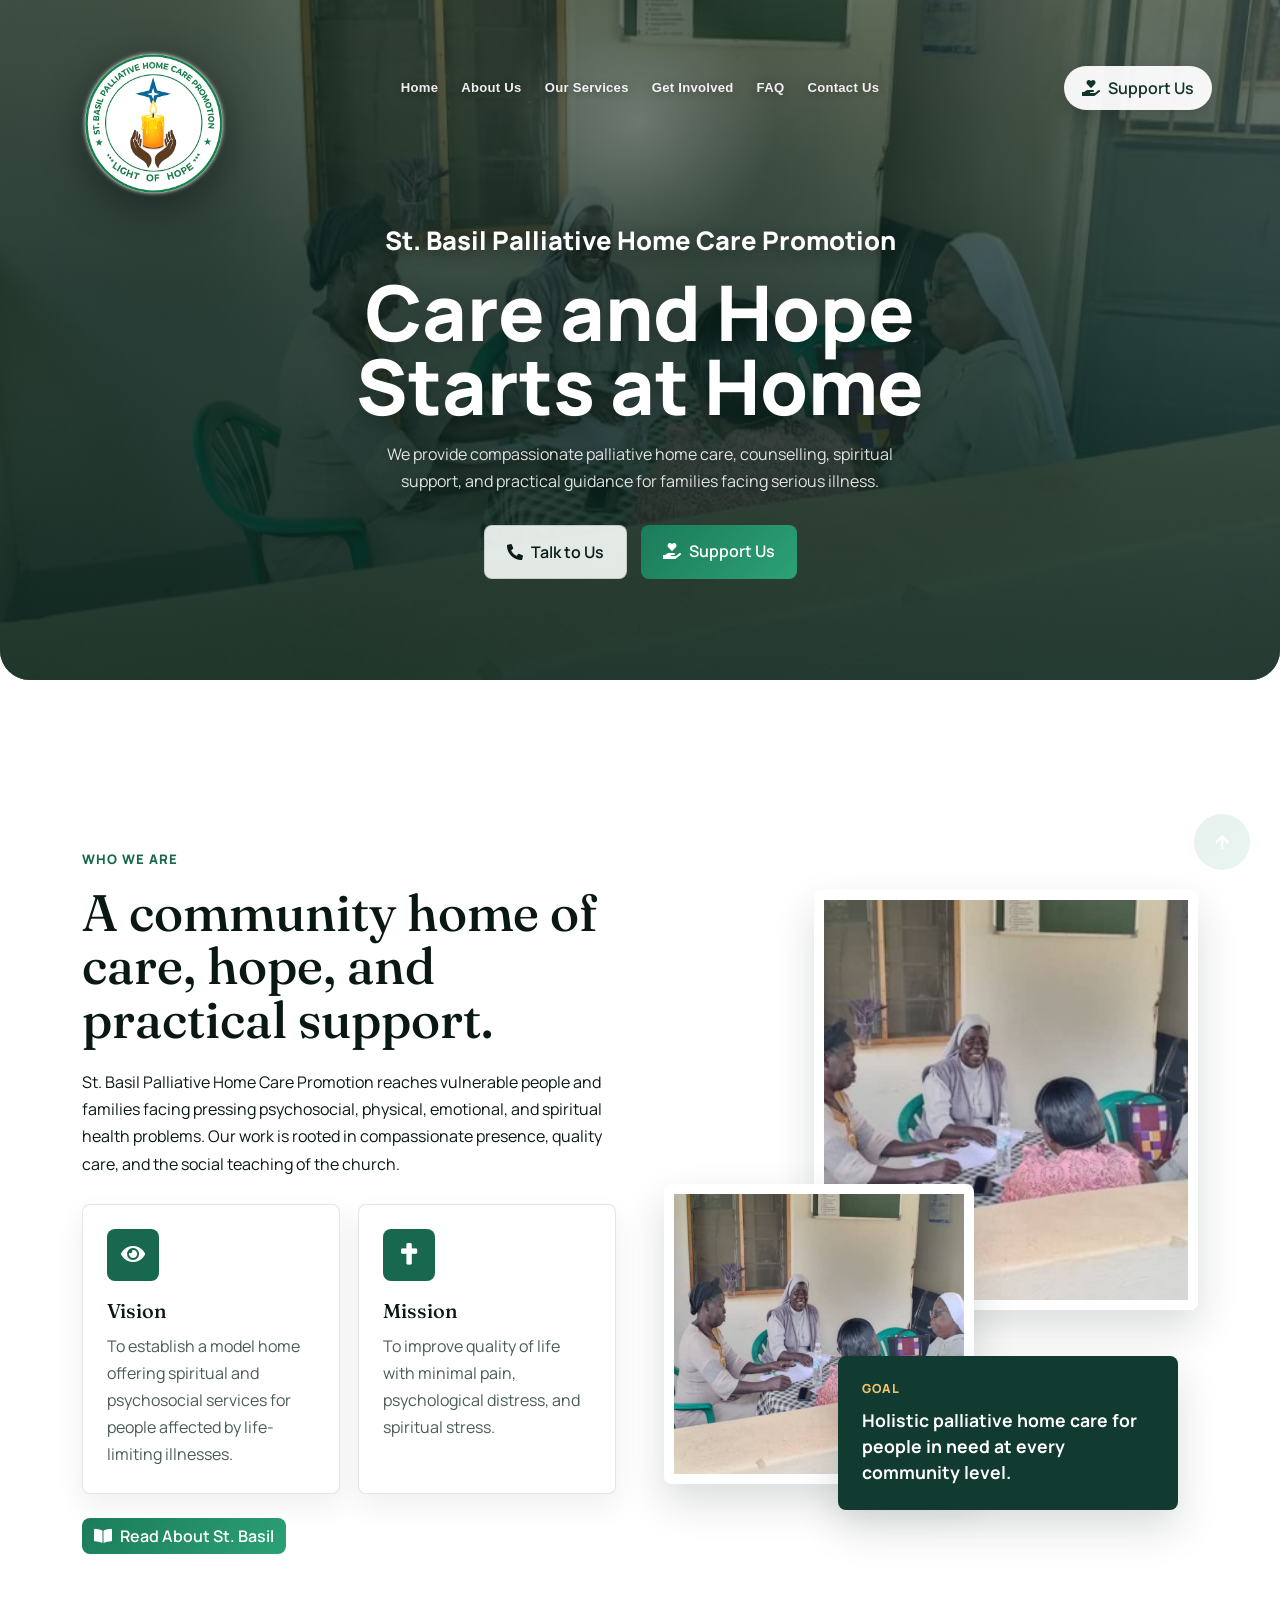
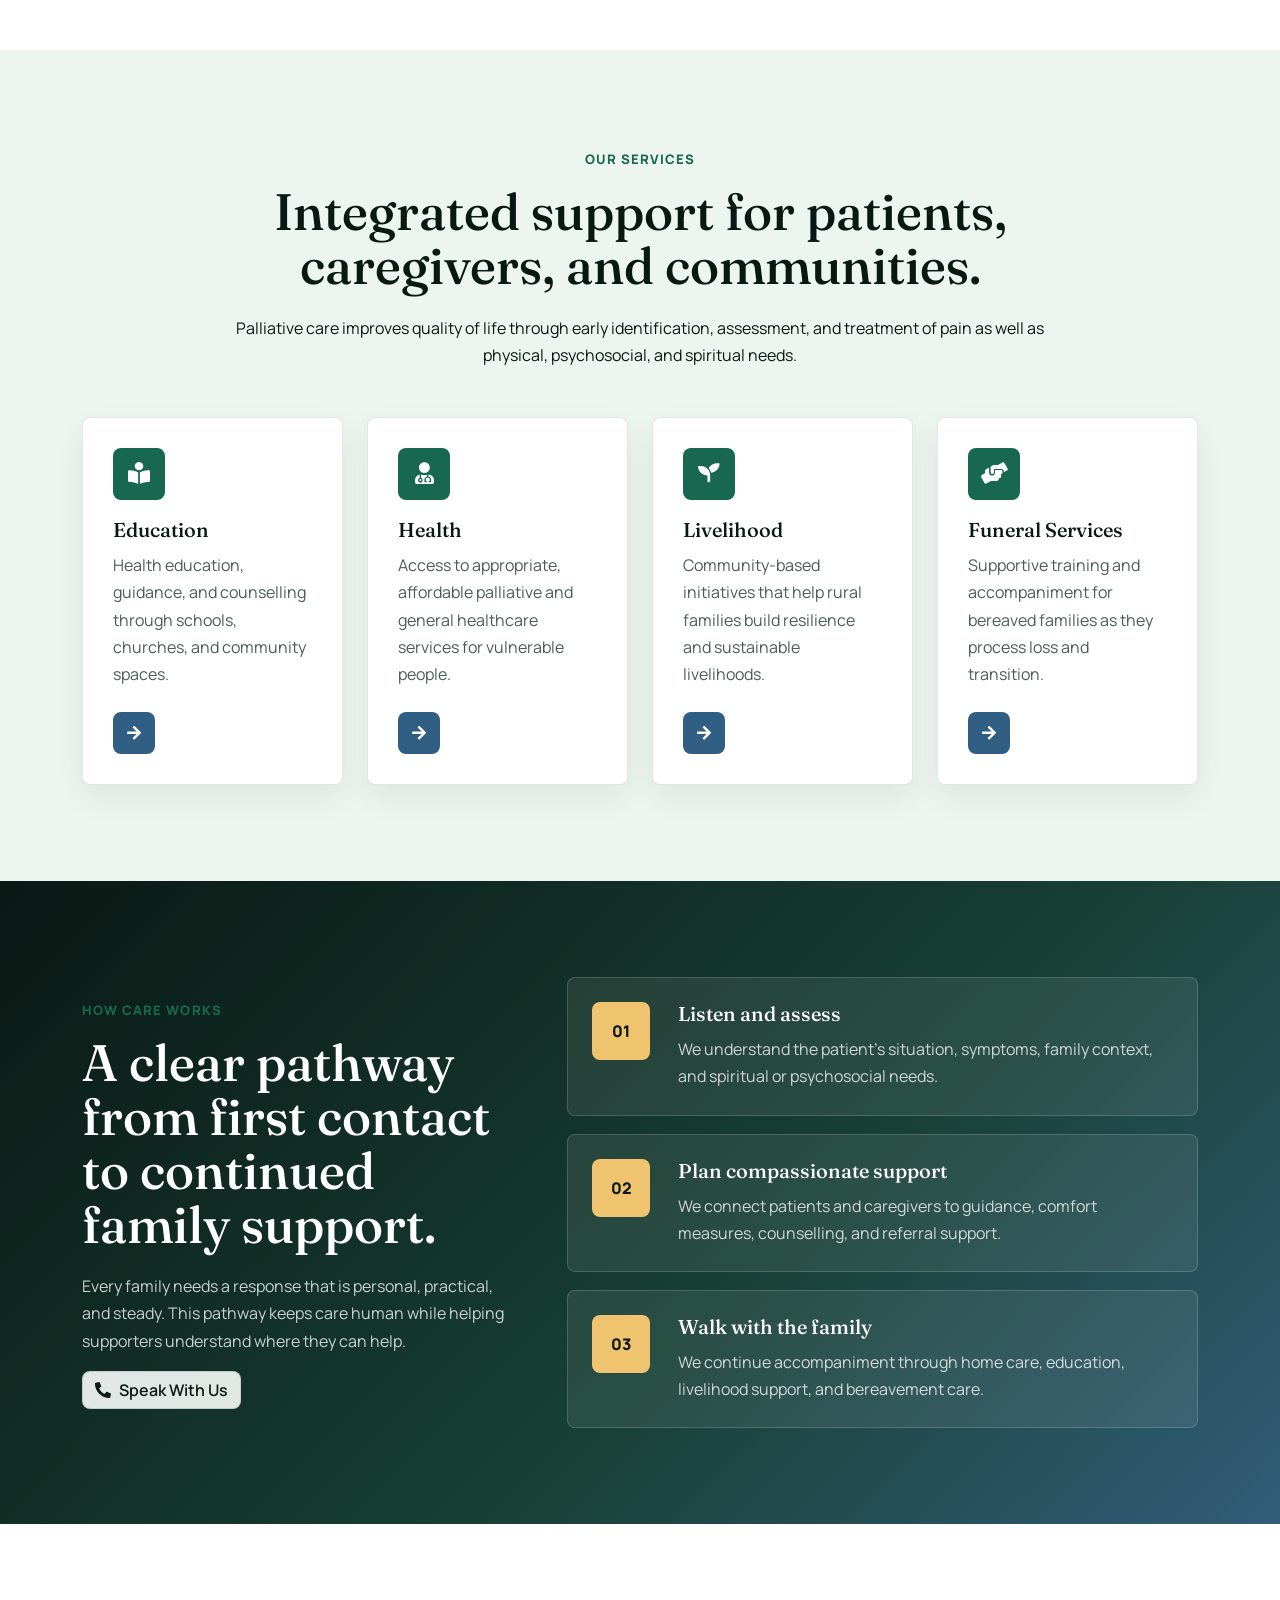
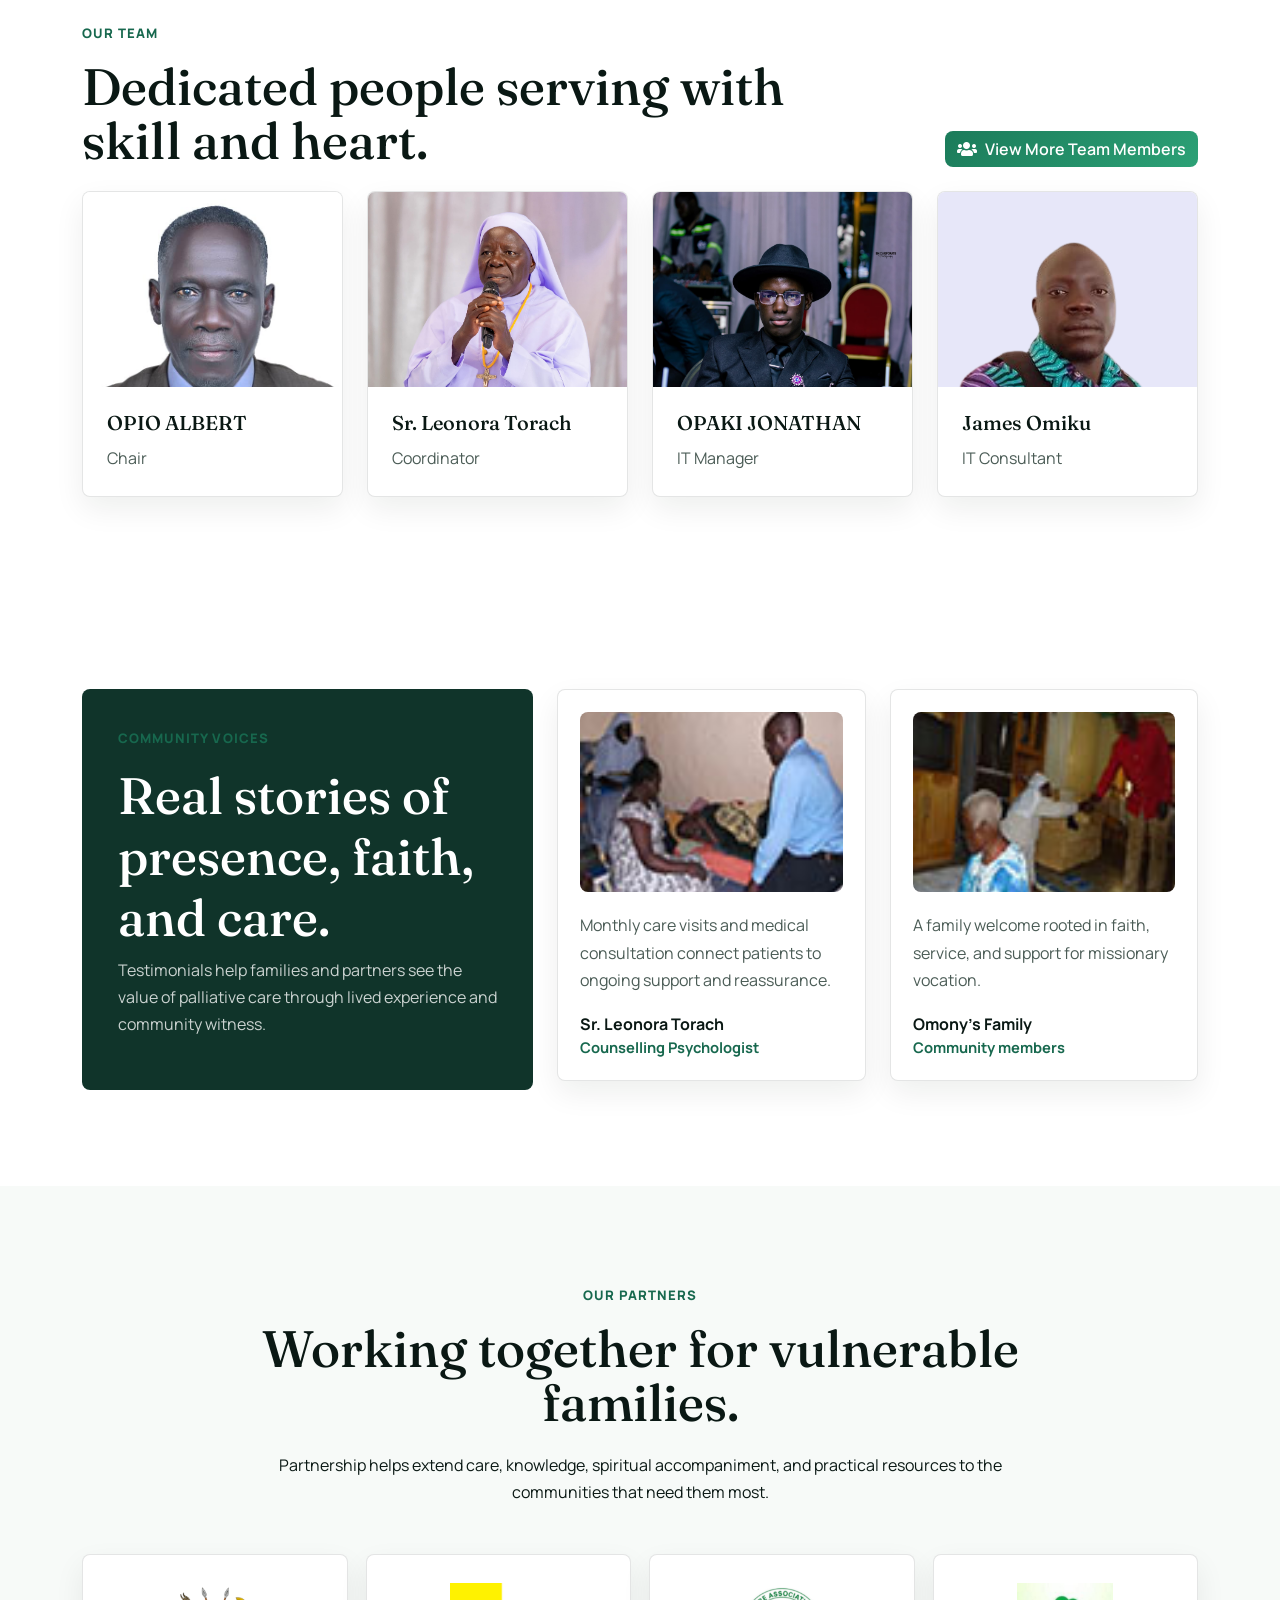
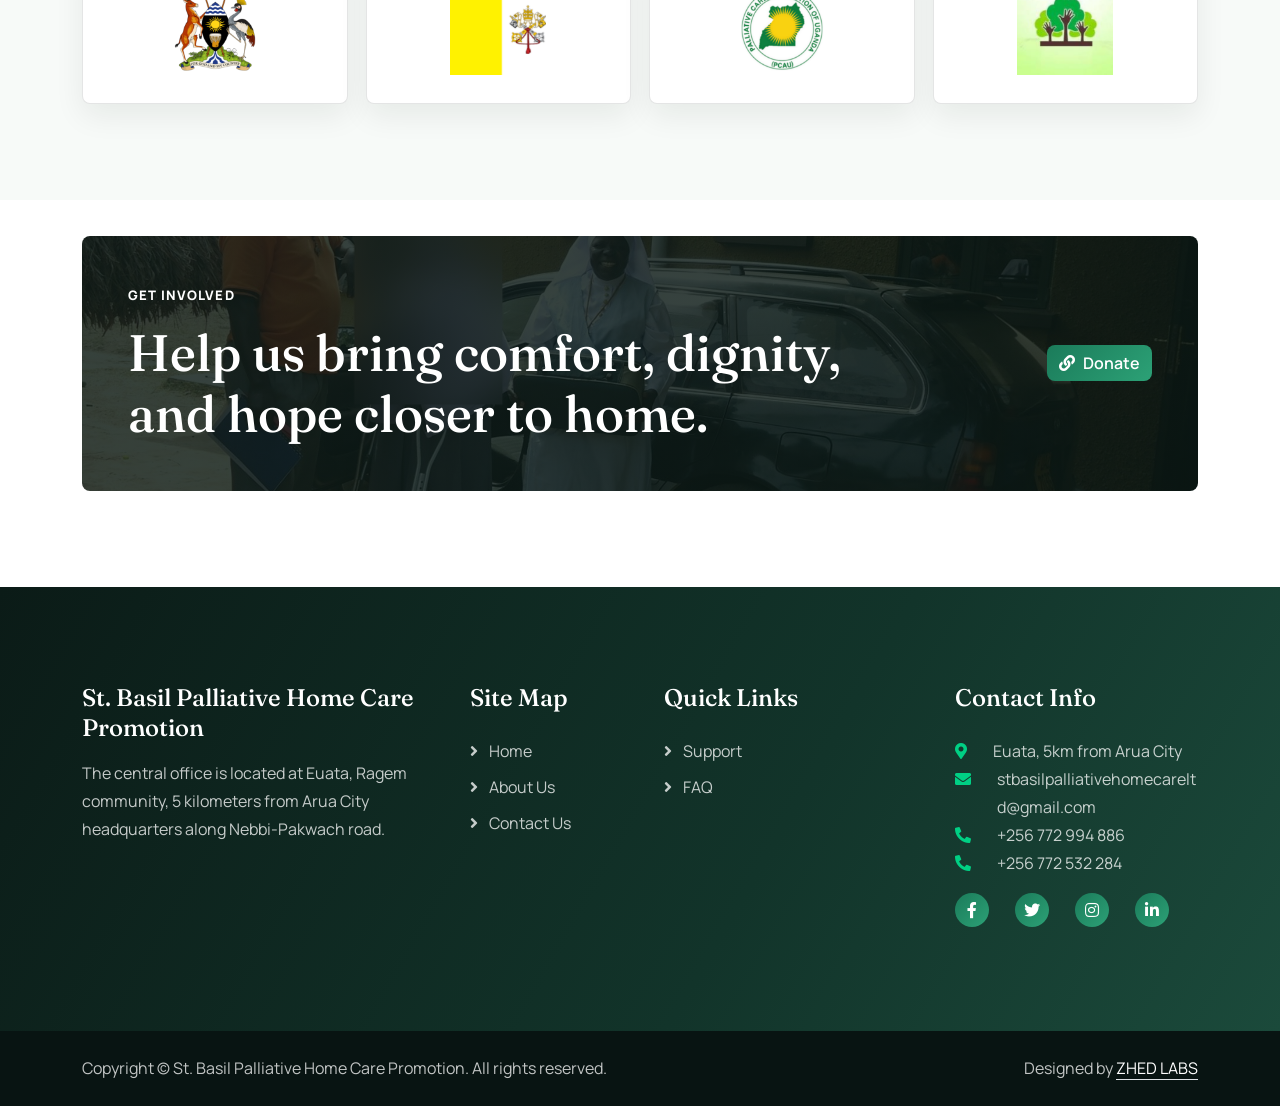
==== commit ccb8a179: "Force mobile navbar transparent" ====
--- a/public_html/index.html
+++ b/public_html/index.html
@@ -5,11 +5,21 @@
     <meta charset="utf-8">
     <title>St. Basil Palliative Home Care Promotion</title>
     <meta content="width=device-width, initial-scale=1.0" name="viewport">
-    <meta name="keywords" content="St. Basil, palliative care, home care, Arua, Uganda, community health, psychosocial support">
-    <meta name="description" content="St. Basil Palliative Home Care Promotion provides holistic palliative home care, psychosocial support, spiritual care, education, and livelihood support for vulnerable communities in Arua and beyond.">
+    <meta name="keywords" content="St. Basil Palliative Home Care Promotion, St Basil, palliative care Uganda, palliative home care Arua, home care Uganda, counselling, spiritual support, vulnerable families, Euata, Ragem Community, Arua City">
+    <meta name="description" content="St. Basil Palliative Home Care Promotion provides compassionate palliative home care, counselling, spiritual support, education, and family assistance in Arua, Uganda.">
+    <link rel="canonical" href="https://stbasilpalliativehomecare.site/">
+    <meta property="og:site_name" content="St. Basil Palliative Home Care Promotion">
+    <meta property="og:title" content="St. Basil Palliative Home Care Promotion">
+    <meta property="og:description" content="St. Basil Palliative Home Care Promotion provides compassionate palliative home care, counselling, spiritual support, education, and family assistance in Arua, Uganda.">
+    <meta property="og:url" content="https://stbasilpalliativehomecare.site/">
+    <meta property="og:type" content="website">
+    <meta property="og:image" content="https://stbasilpalliativehomecare.site/img/official-logo.png">
+    <meta name="twitter:card" content="summary_large_image">
+    <meta name="twitter:title" content="St. Basil Palliative Home Care Promotion">
+    <meta name="twitter:description" content="St. Basil Palliative Home Care Promotion provides compassionate palliative home care, counselling, spiritual support, education, and family assistance in Arua, Uganda.">
+    <meta name="twitter:image" content="https://stbasilpalliativehomecare.site/img/official-logo.png">
     <link href="img/official-logo.png" rel="icon">
-
-    <link rel="preconnect" href="https://fonts.googleapis.com">
+<link rel="preconnect" href="https://fonts.googleapis.com">
     <link rel="preconnect" href="https://fonts.gstatic.com" crossorigin>
     <link href="https://fonts.googleapis.com/css2?family=Fraunces:opsz,wght@9..144,500;9..144,700;9..144,800&family=Manrope:wght@400;500;600;700;800&display=swap" rel="stylesheet">
     <link rel="stylesheet" href="https://use.fontawesome.com/releases/v5.15.4/css/all.css">
@@ -19,7 +29,65 @@
     <link href="lib/lightbox/css/lightbox.min.css" rel="stylesheet">
     <link href="lib/owlcarousel/assets/owl.carousel.min.css" rel="stylesheet">
     <link href="css/bootstrap.min.css" rel="stylesheet">
-    <link href="css/style.css" rel="stylesheet">
+    <link href="css/style.css?v=20260610-nav2" rel="stylesheet">
+
+    <script type="application/ld+json">
+{
+    "@context":  "https://schema.org",
+    "@graph":  [
+                   {
+                       "@type":  "NGO",
+                       "@id":  "https://stbasilpalliativehomecare.site/#organization",
+                       "name":  "St. Basil Palliative Home Care Promotion",
+                       "alternateName":  [
+                                             "St Basil Palliative Home Care",
+                                             "St. Basil Palliative Home Care"
+                                         ],
+                       "url":  "https://stbasilpalliativehomecare.site/",
+                       "logo":  "https://stbasilpalliativehomecare.site/img/official-logo.png",
+                       "image":  "https://stbasilpalliativehomecare.site/img/official-logo.png",
+                       "email":  "stbasilpalliativehomecareltd@gmail.com",
+                       "telephone":  "+256772532284",
+                       "address":  {
+                                       "@type":  "PostalAddress",
+                                       "streetAddress":  "Euata, Ragem Community",
+                                       "addressLocality":  "Arua",
+                                       "addressCountry":  "UG"
+                                   },
+                       "areaServed":  {
+                                          "@type":  "Country",
+                                          "name":  "Uganda"
+                                      },
+                       "nonprofitStatus":  "NonprofitType",
+                       "description":  "St. Basil Palliative Home Care Promotion provides compassionate palliative home care, counselling, spiritual support, education, and family assistance in Arua, Uganda."
+                   },
+                   {
+                       "@type":  "WebSite",
+                       "@id":  "https://stbasilpalliativehomecare.site/#website",
+                       "url":  "https://stbasilpalliativehomecare.site/",
+                       "name":  "St. Basil Palliative Home Care Promotion",
+                       "publisher":  {
+                                         "@id":  "https://stbasilpalliativehomecare.site/#organization"
+                                     },
+                       "inLanguage":  "en"
+                   },
+                   {
+                       "@type":  "WebPage",
+                       "@id":  "https://stbasilpalliativehomecare.site/#webpage",
+                       "url":  "https://stbasilpalliativehomecare.site/",
+                       "name":  "St. Basil Palliative Home Care Promotion",
+                       "description":  "St. Basil Palliative Home Care Promotion provides compassionate palliative home care, counselling, spiritual support, education, and family assistance in Arua, Uganda.",
+                       "isPartOf":  {
+                                        "@id":  "https://stbasilpalliativehomecare.site/#website"
+                                    },
+                       "about":  {
+                                     "@id":  "https://stbasilpalliativehomecare.site/#organization"
+                                 },
+                       "inLanguage":  "en"
+                   }
+               ]
+}
+    </script>
 </head>
 
 <body class="home-upgrade">
--- a/public_html/css/style.css
+++ b/public_html/css/style.css
@@ -2374,9 +2374,9 @@
 
     .home-upgrade .navbar-light {
         padding: 10px 14px !important;
-        border-radius: 18px;
-        background: rgba(255, 255, 255, 0.96);
-        box-shadow: 0 14px 34px rgba(10, 24, 20, 0.12);
+        border-radius: 0;
+        background: transparent;
+        box-shadow: none;
         min-height: auto;
         align-items: center;
     }
@@ -2399,7 +2399,11 @@
 
     .home-upgrade .navbar-light .navbar-collapse {
         margin-top: 10px;
+        padding: 14px 18px;
         border-top: 1px solid rgba(10, 24, 20, 0.12);
+        border-radius: 12px;
+        background: rgba(255, 255, 255, 0.96);
+        box-shadow: 0 14px 34px rgba(10, 24, 20, 0.12);
     }
 
     .home-upgrade .navbar-light .navbar-nav .nav-link,
@@ -2470,12 +2474,21 @@
         min-height: 540px;
         margin-top: 0;
         border-radius: 0 0 22px 22px;
-        padding: 158px 20px 56px;
+        padding: 118px 20px 56px;
     }
 
     .home-upgrade > .container-fluid.position-relative.p-0 {
-        top: 10px;
-        width: calc(100% - 18px);
+        top: 8px;
+        width: calc(100% - 20px);
+    }
+
+    .home-upgrade .navbar-light {
+        min-height: auto;
+        padding: 6px 8px !important;
+        border-radius: 0;
+        align-items: center;
+        background: transparent;
+        box-shadow: none;
     }
 
     .modern-hero h1 {
@@ -2483,7 +2496,21 @@
     }
 
     .home-upgrade .navbar-light .navbar-brand img {
-        max-height: 112px;
+        max-height: 76px;
+    }
+
+    .home-upgrade .navbar.navbar-expand-lg .navbar-toggler {
+        width: 66px;
+        height: 54px;
+        padding: 0;
+        display: inline-flex;
+        align-items: center;
+        justify-content: center;
+        border-width: 2px;
+        border-radius: 12px;
+        font-size: 1.45rem;
+        background: rgba(255, 255, 255, 0.92);
+        box-shadow: 0 8px 22px rgba(10, 24, 20, 0.18);
     }
 
     .hero-brand-name {
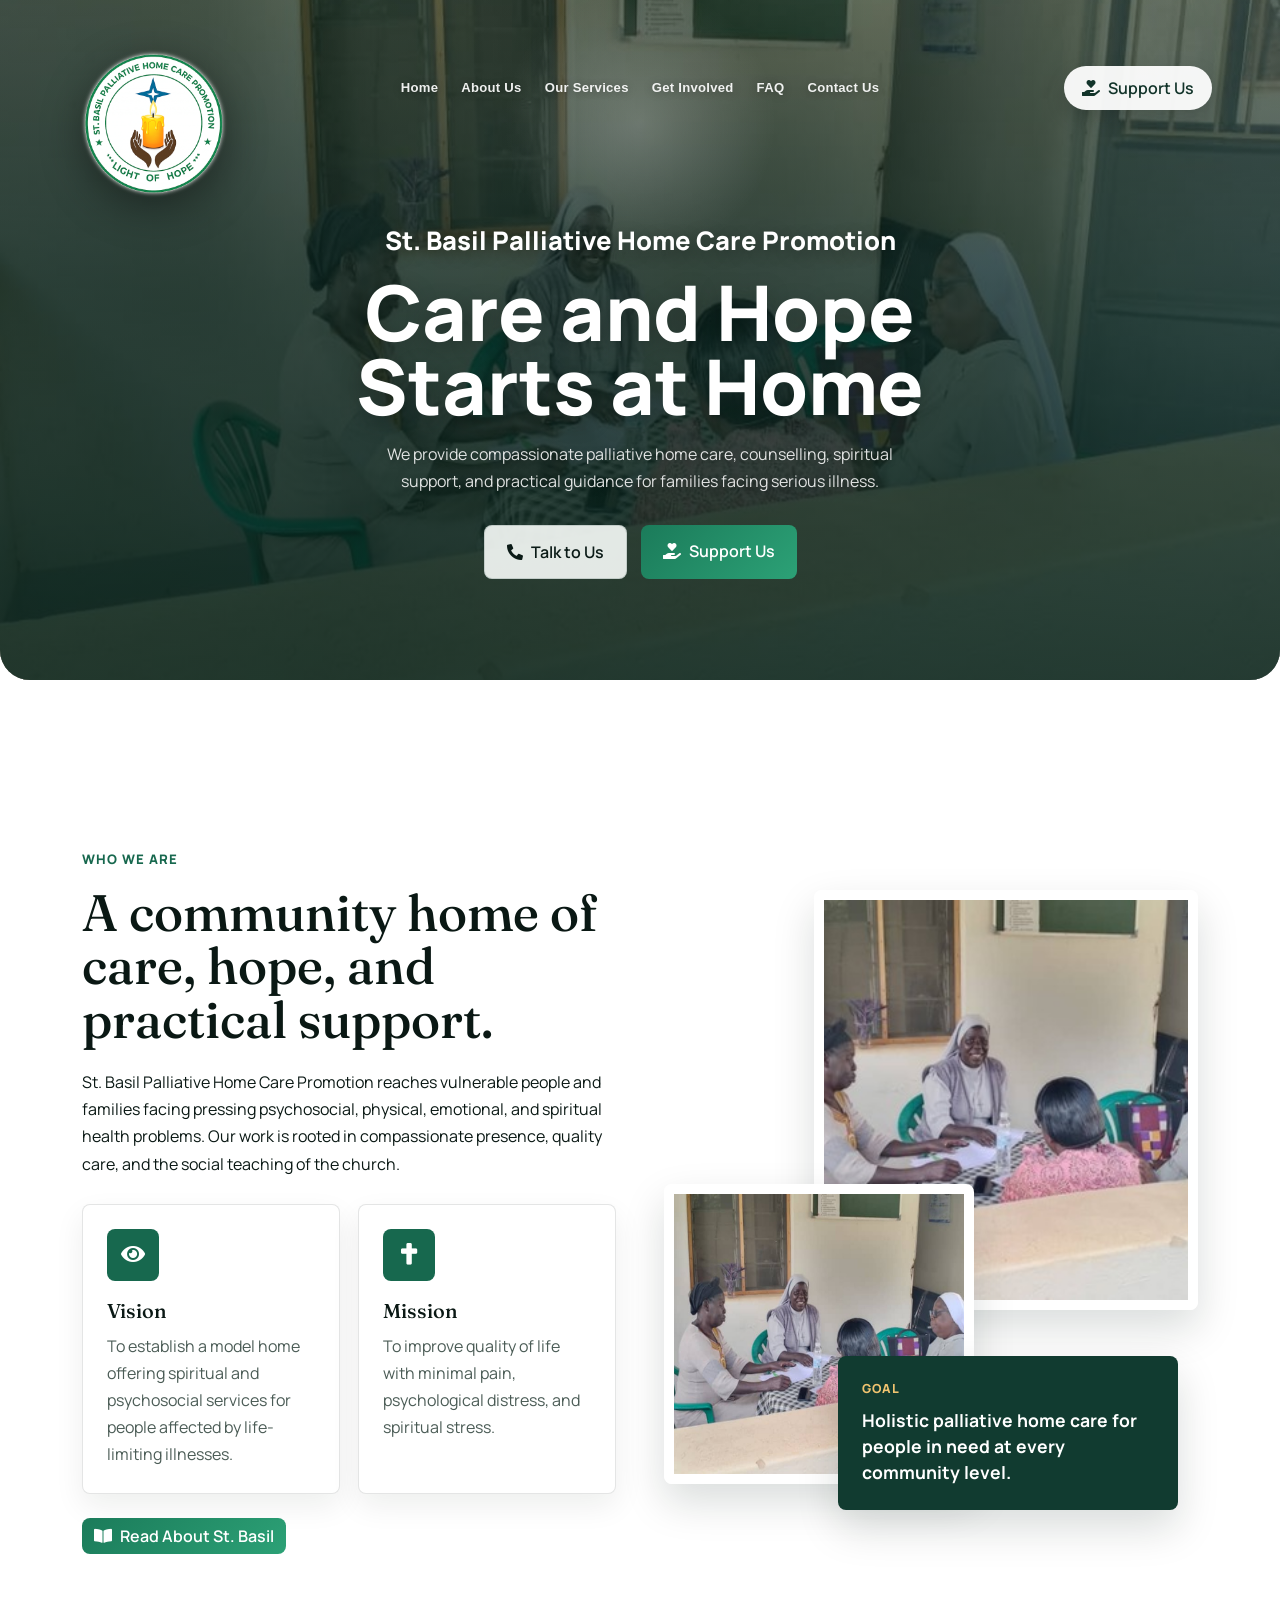
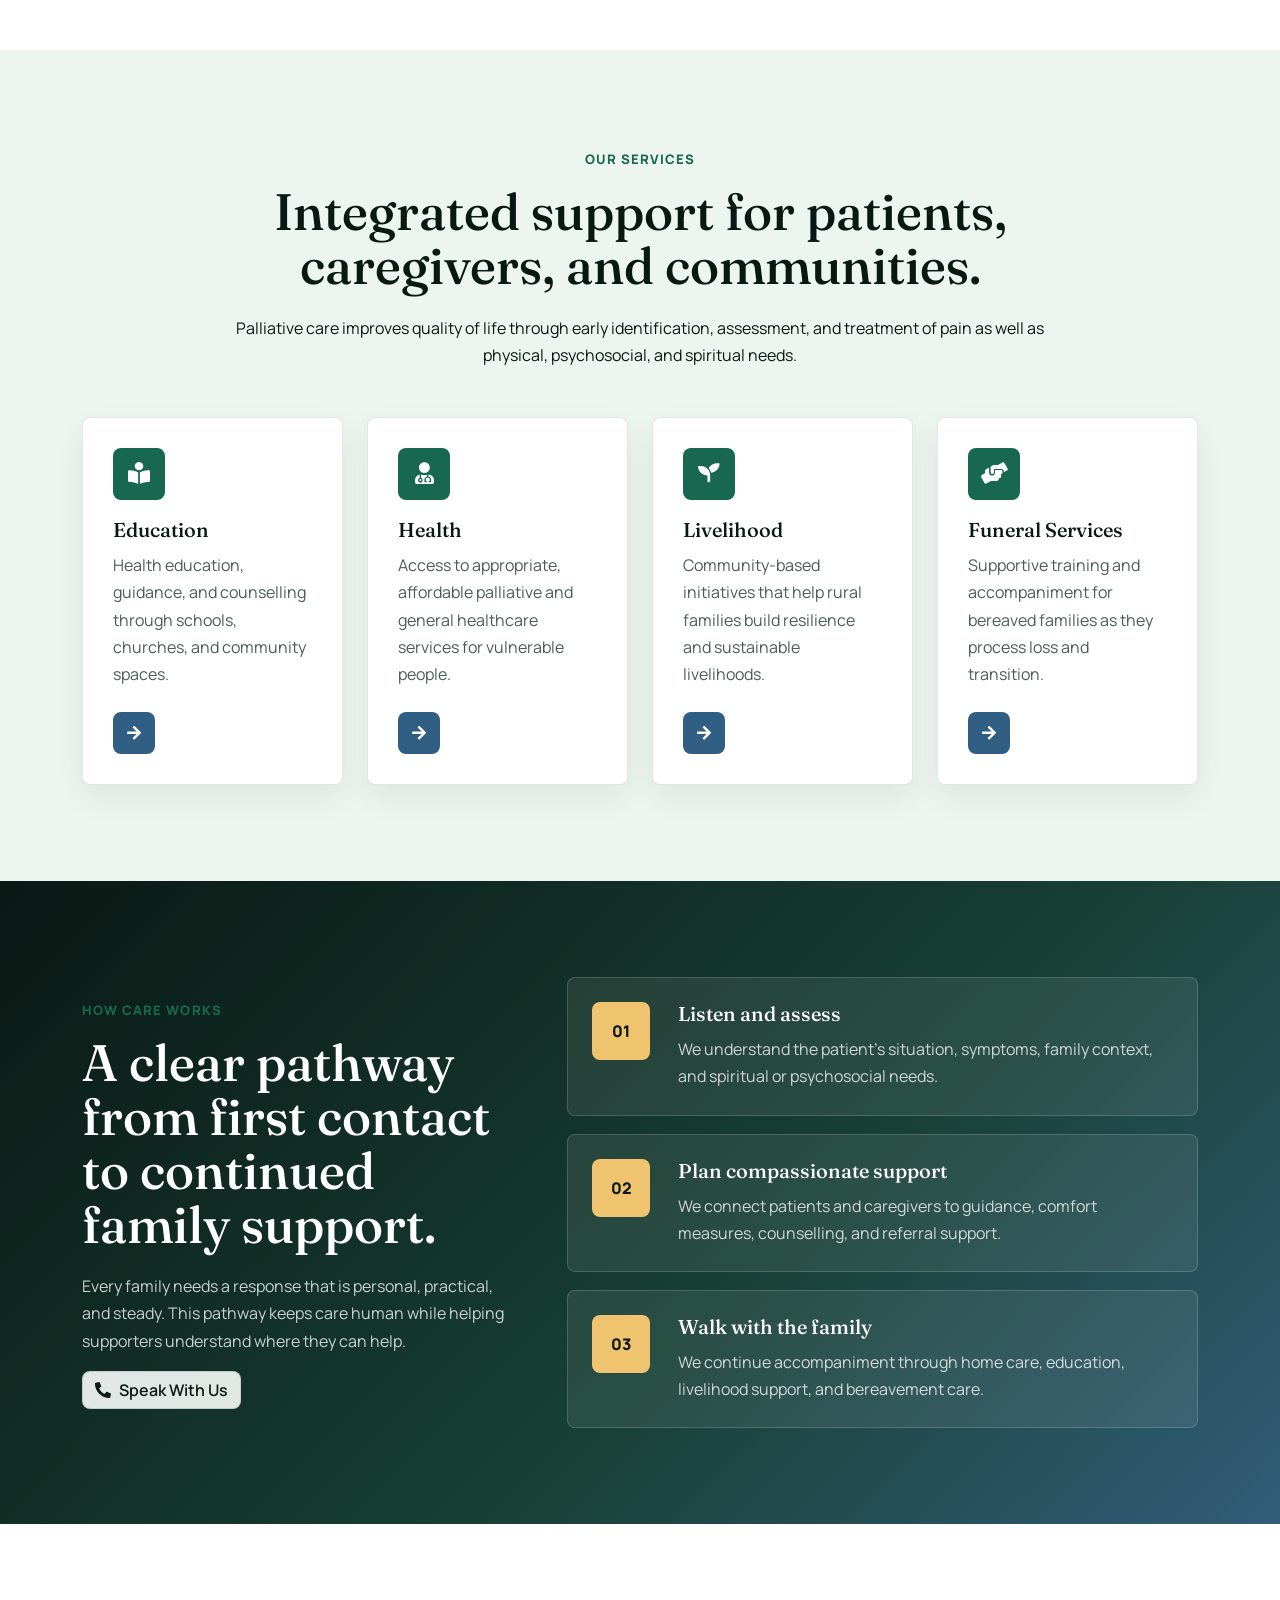
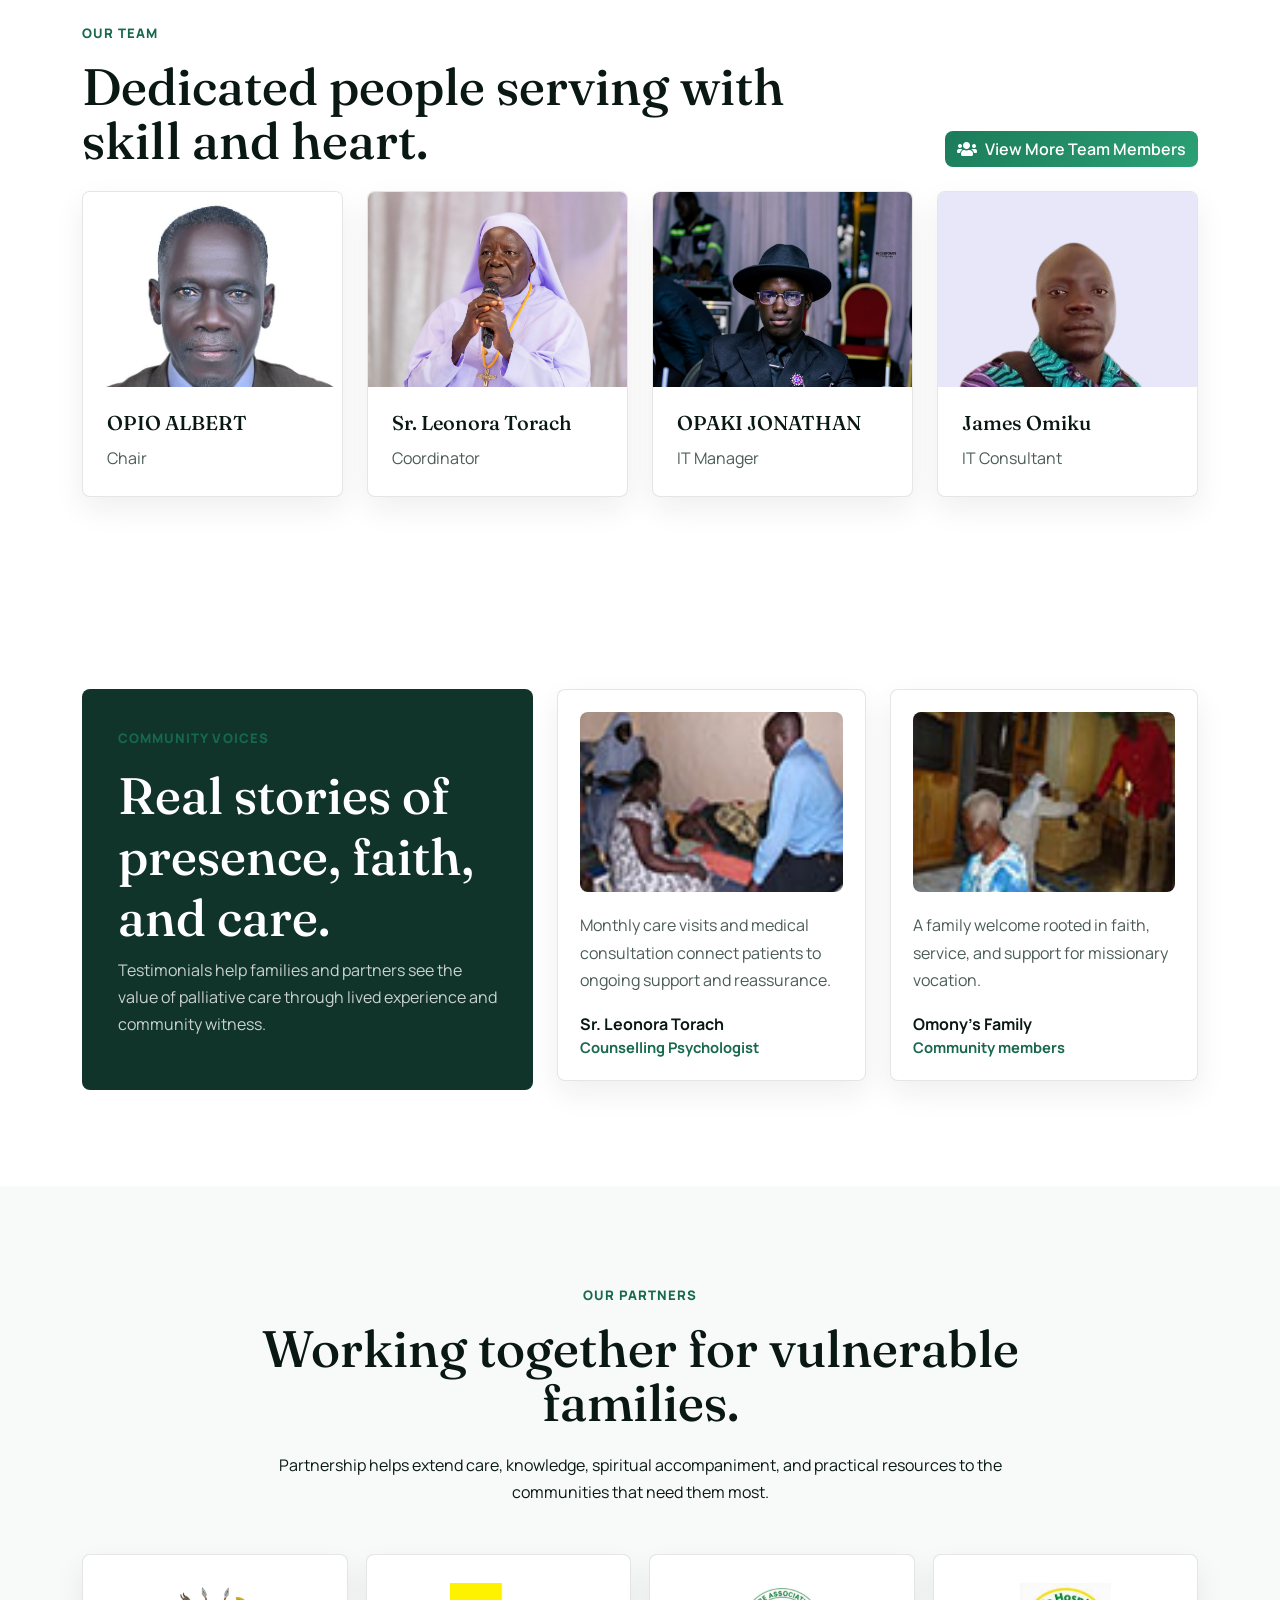
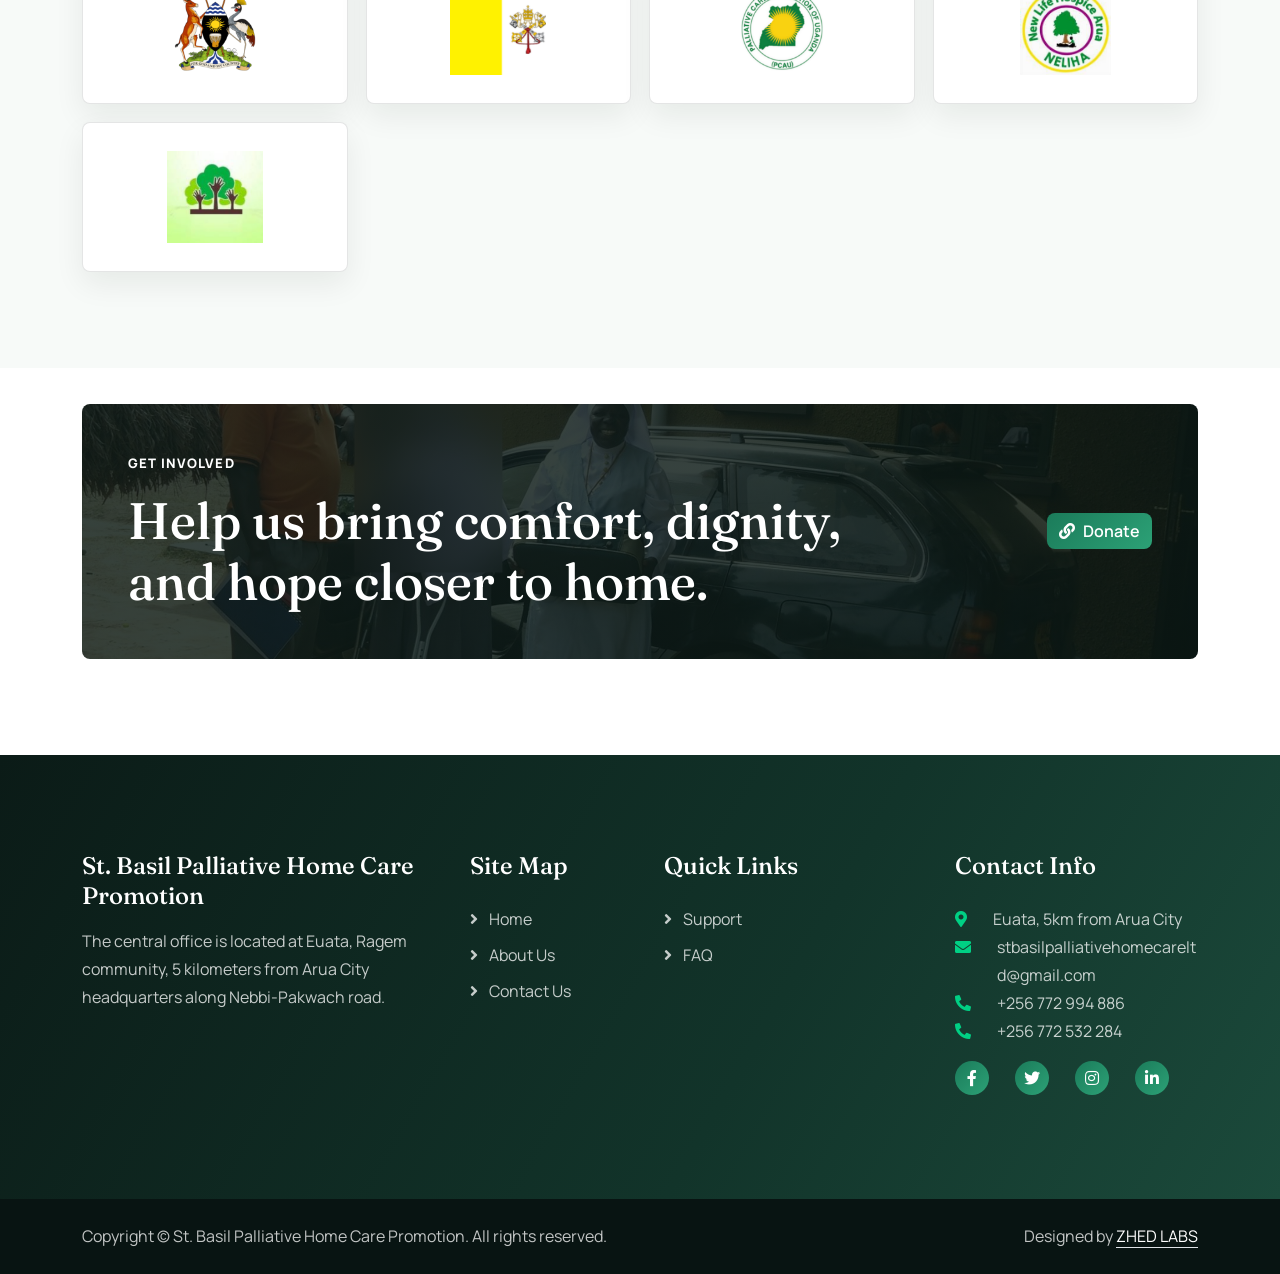
==== commit 1e26aa74: "Add New Life Hospice partner" ====
--- a/public_html/index.html
+++ b/public_html/index.html
@@ -369,6 +369,9 @@
                     <a href="https://pcauganda.org/" class="partner-logo" target="_blank" rel="noopener" aria-label="Palliative Care Association of Uganda partner">
                         <img src="img/PCAU.png" alt="Palliative Care Association of Uganda">
                     </a>
+                    <a href="contact.html" class="partner-logo" aria-label="New Life Hospice Arua partner">
+                        <img src="img/new-life-hospice-arua.png" alt="New Life Hospice Arua">
+                    </a>
                     <a href="https://www.lifeandtreessustainabilityinitiative.org/" class="partner-logo" target="_blank" rel="noopener" aria-label="Life and Trees Sustainability Initiative partner">
                         <img src="img/tree.jpg" alt="Life and Trees Sustainability Initiative">
                     </a>
